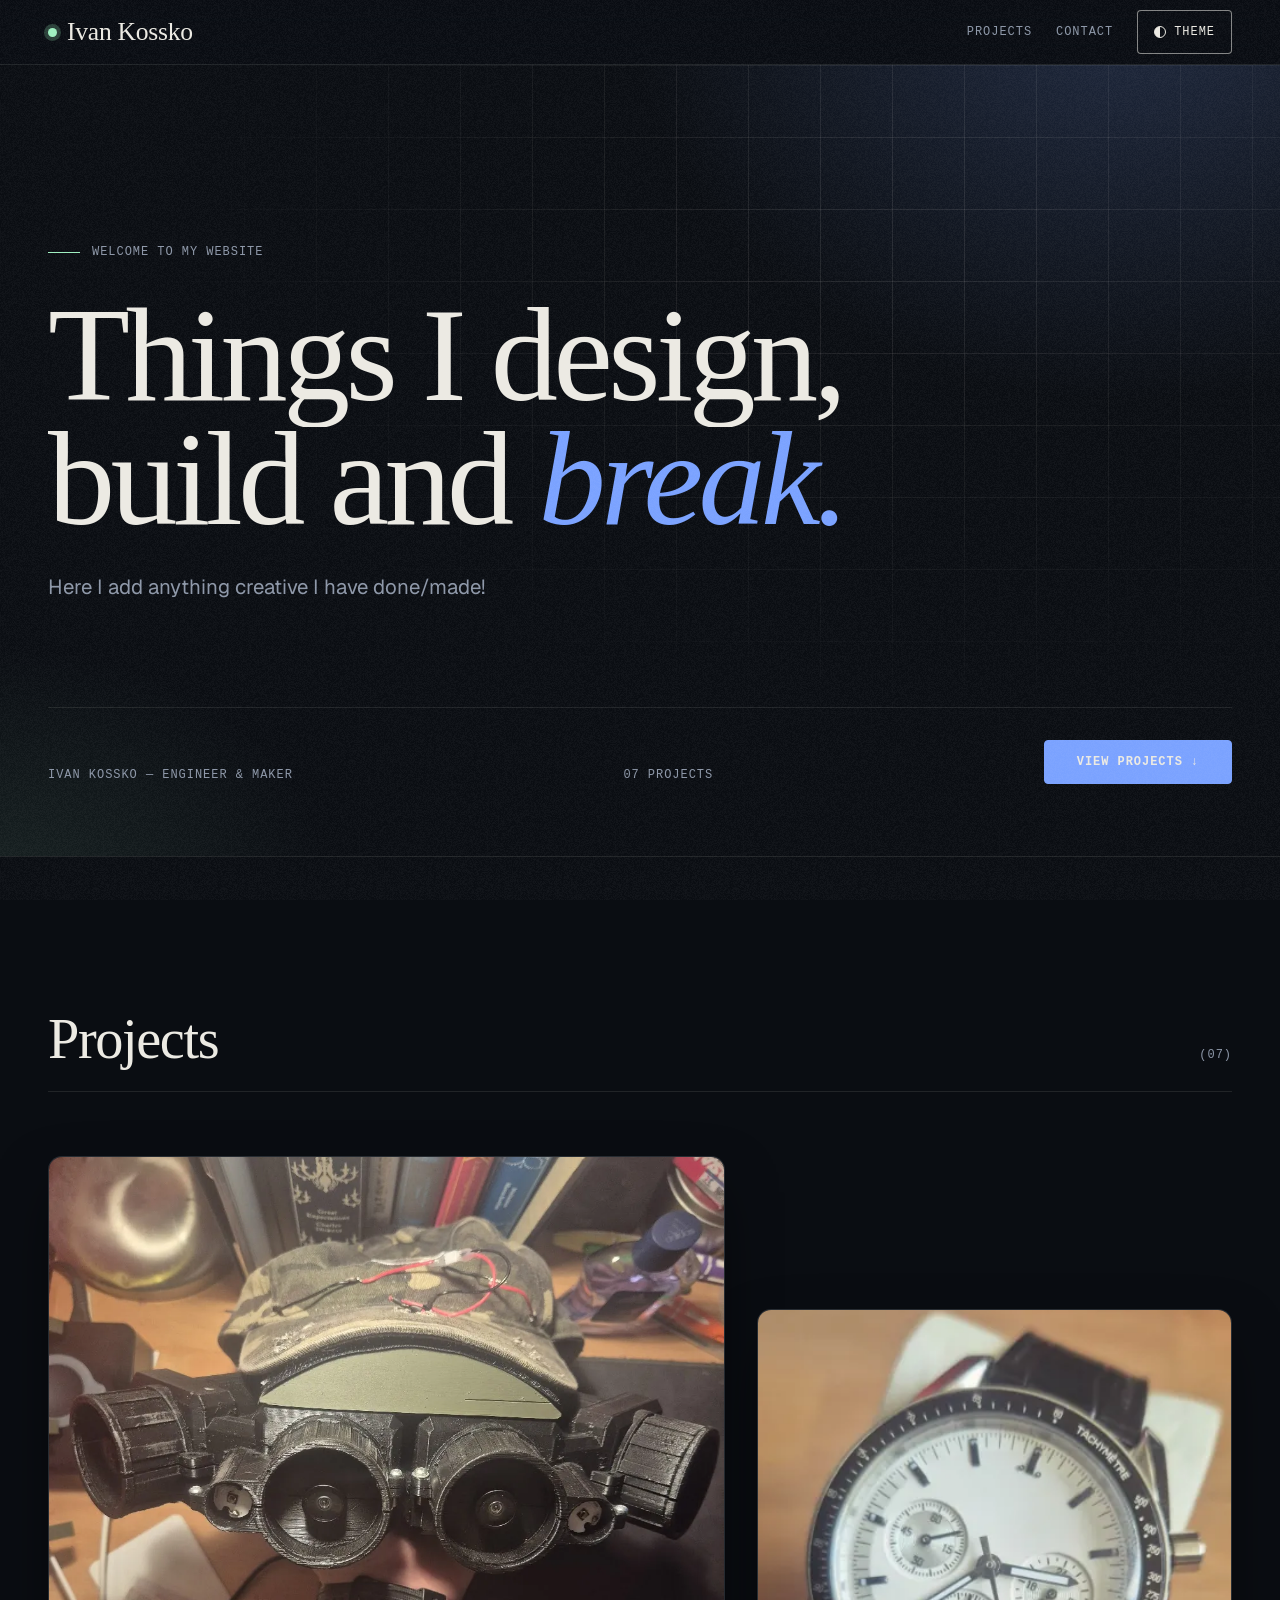
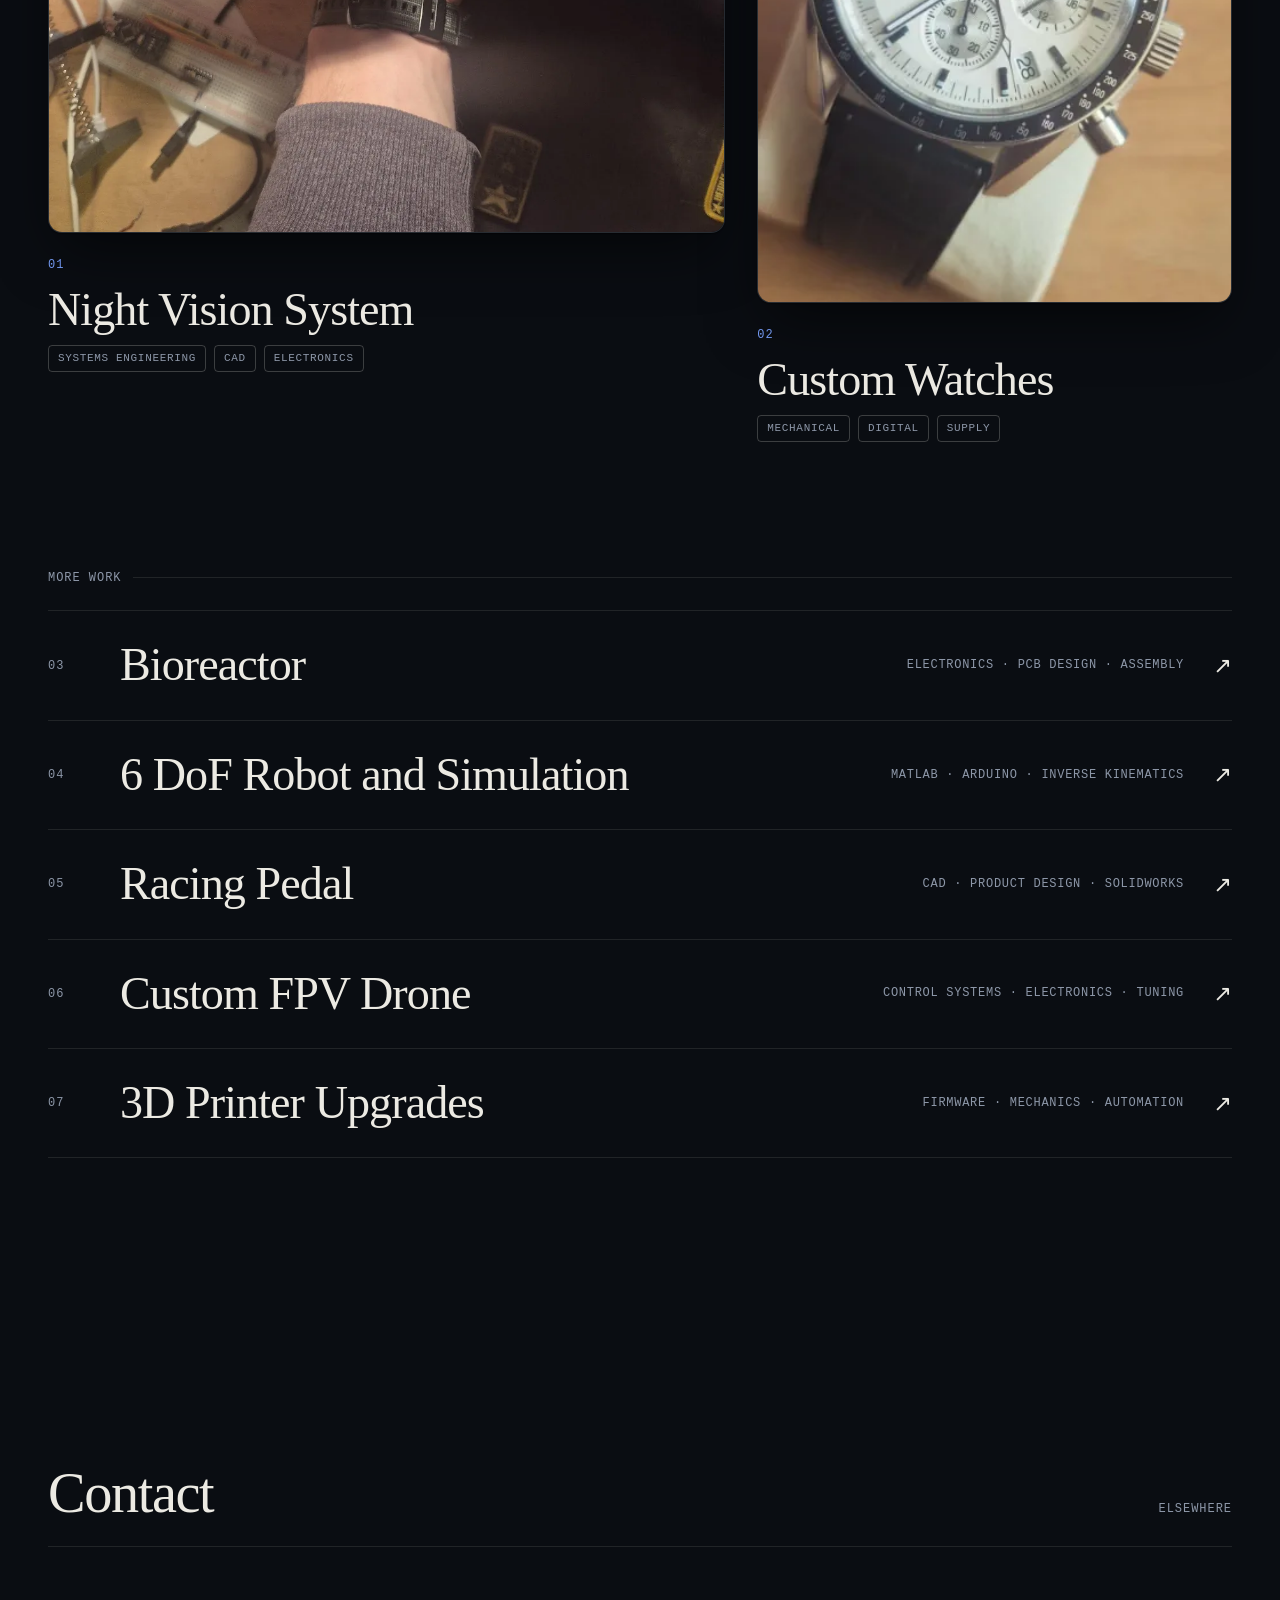
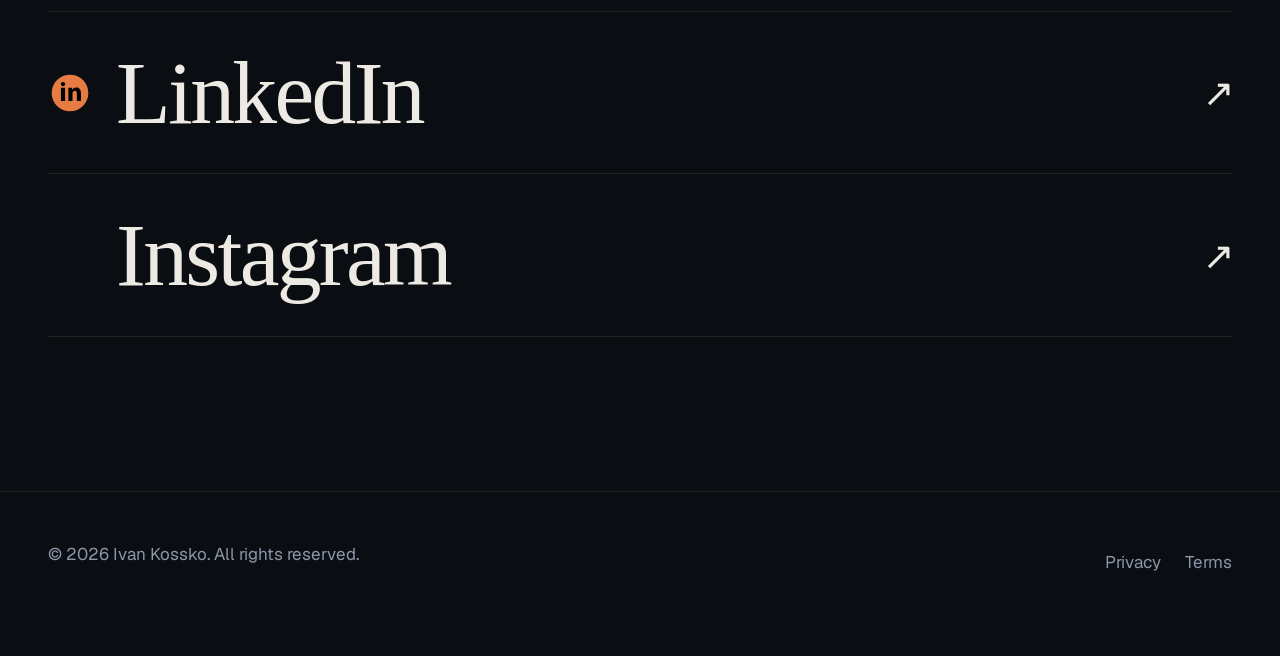
==== index.html @ 607499bf "Redesign site, add privacy/terms/404, optimise images and fonts" ====
<!DOCTYPE html>
<html lang="en">
<head>
  <meta charset="utf-8" />
  <meta name="viewport" content="width=device-width, initial-scale=1" />
  <title>Ivan Kossko — Portfolio</title>
  <meta name="description" content="Portfolio of Ivan Kossko, an engineer and maker: night vision, custom watches, a bioreactor PCB, a 6 DoF soft robot, a racing pedal, an FPV drone and 3D printer upgrades." />
  <link rel="canonical" href="https://kos-works.github.io/website/" />
  <meta http-equiv="Content-Security-Policy" content="default-src 'self'; img-src 'self' data:; style-src 'self' 'unsafe-inline'; script-src 'self' 'unsafe-inline'; font-src 'self'; object-src 'self'; base-uri 'self'; form-action 'none'">
  <meta name="referrer" content="strict-origin-when-cross-origin">
  <meta name="color-scheme" content="dark light" />
  <meta name="theme-color" content="#0a0d12">
  <meta name="msapplication-TileColor" content="#0a0d12">
  <meta property="og:type" content="website">
  <meta property="og:site_name" content="Ivan Kossko">
  <meta property="og:locale" content="en_GB">
  <meta property="og:title" content="Ivan Kossko — Portfolio">
  <meta property="og:description" content="Portfolio of Ivan Kossko, an engineer and maker: night vision, custom watches, a bioreactor PCB, a 6 DoF soft robot, a racing pedal, an FPV drone and 3D printer upgrades.">
  <meta property="og:url" content="https://kos-works.github.io/website/">
  <meta property="og:image" content="https://kos-works.github.io/website/assets/social.jpg">
  <meta property="og:image:width" content="1200">
  <meta property="og:image:height" content="630">
  <meta property="og:image:alt" content="Ivan Kossko: things I design, build and break. Engineer and maker portfolio.">
  <meta name="twitter:card" content="summary_large_image">
  <meta name="twitter:title" content="Ivan Kossko — Portfolio">
  <meta name="twitter:description" content="Portfolio of Ivan Kossko, an engineer and maker: night vision, custom watches, a bioreactor PCB, a 6 DoF soft robot, a racing pedal, an FPV drone and 3D printer upgrades.">
  <meta name="twitter:image" content="https://kos-works.github.io/website/assets/social.jpg">
  <meta name="twitter:image:alt" content="Ivan Kossko: things I design, build and break. Engineer and maker portfolio.">
  <script>
    (function(){var r=document.documentElement;r.classList.add('js');var t='dark';
    try{var s=localStorage.getItem('prefers-theme');if(s==='light'||s==='dark')t=s}catch(e){}
    r.dataset.theme=t})();
  </script>
  <link rel="preload" href="assets/fonts/InstrumentSerif-normal-400.woff2" as="font" type="font/woff2" crossorigin>
  <link rel="preload" href="assets/fonts/Geist-normal-400.woff2" as="font" type="font/woff2" crossorigin>
  <link rel="stylesheet" href="assets/fonts.css" />
  <link rel="stylesheet" href="assets/style.css" />
  <link rel="icon" type="image/png" sizes="32x32" href="favicon-32x32.png">
  <link rel="icon" type="image/png" sizes="16x16" href="favicon-16x16.png">
  <link rel="shortcut icon" href="favicon.ico">
  <link rel="apple-touch-icon" sizes="180x180" href="apple-touch-icon.png">
  <link rel="manifest" href="site.webmanifest">
  <link rel="preload" as="image" href="assets/linkedin.svg" />
  <link rel="preload" as="image" href="assets/instagram.svg" />
</head>
<body>
  <a class="skip" href="#content">Skip to content</a>
  <header class="site-header">
    <div class="wrap nav">
      <a class="brand" href="index.html#top" aria-label="Ivan Kossko — go to start">Ivan Kossko</a>
      <nav aria-label="Primary">
        <a href="index.html#projects">Projects</a>
        <a href="index.html#contact">Contact</a>
      </nav>
      <div class="nav-tools">
        
        <button class="theme-btn" id="themeToggle" type="button" aria-pressed="true" aria-label="Toggle theme">Theme</button>
      </div>
    </div>
  </header>

  <main id="content">
    <section id="top" class="hero">
      <div class="wrap hero-inner">
        <p class="mono eyebrow fade-in" style="--d:.05s">Welcome to my website</p>
        <h1><span class="line"><span style="--d:.15s">Things I design,</span></span><span class="line"><span style="--d:.28s">build and <em>break.</em></span></span></h1>
        <p class="hero-lead fade-in" style="--d:.65s">Here I add anything creative I have done/made!</p>
        <div class="hero-foot mono fade-in" style="--d:.85s">
          <span>Ivan Kossko — Engineer &amp; maker</span>
          <span>07 projects</span>
          <a class="btn btn--primary" href="#projects">View projects <span aria-hidden="true">↓</span></a>
        </div>
      </div>
    </section>

    <section id="projects">
      <div class="wrap">
        <div class="section-head reveal"><h2>Projects</h2><span class="mono">(07)</span></div>
        <div class="featured">
          <a class="feature feature--a reveal" href="projects/night-vision.html">
          <div class="feature-media" data-cycle="6"><img src="assets/Night-Vision-goggles.webp" alt="Assembled night vision goggles" class="is-active"><img src="assets/Internals.webp" alt="" loading="lazy"><img src="assets/Camera.webp" alt="" loading="lazy"><img src="assets/switches.webp" alt="" loading="lazy"><img src="assets/ir-floodlights.webp" alt="" loading="lazy"><img src="assets/NV-Wearing.webp" alt="" loading="lazy"></div>
          <div class="feature-body">
            <span class="mono">01</span>
            <span class="feature-title">Night Vision System</span>
            <ul class="tags" aria-label="Tags"><li class="tag">Systems engineering</li><li class="tag">CAD</li><li class="tag">Electronics</li></ul>
          </div>
        </a>
          <a class="feature feature--b reveal" href="projects/watches.html">
          <div class="feature-media" data-cycle="5"><img src="assets/watch-1.webp" alt="White chrono with black leather strap" class="is-active"><img src="assets/watch-2.webp" alt="" loading="lazy"><img src="assets/watch-3.webp" alt="" loading="lazy"><img src="assets/watch-4.webp" alt="" loading="lazy"><img src="assets/watch-5.webp" alt="" loading="lazy"></div>
          <div class="feature-body">
            <span class="mono">02</span>
            <span class="feature-title">Custom Watches</span>
            <ul class="tags" aria-label="Tags"><li class="tag">Mechanical</li><li class="tag">Digital</li><li class="tag">Supply</li></ul>
          </div>
        </a>
        </div>
        <p class="mono index-label reveal">More work</p>
        <ul class="index">
          <li><a class="row reveal" href="projects/bioreactor.html" data-preview="assets/Assembled-Bioreactor.webp">
            <span class="row-n">03</span>
            <span class="row-t">Bioreactor</span>
            <span class="row-tags">Electronics · PCB design · Assembly</span>
            <span class="row-arrow" aria-hidden="true">↗</span>
            <img class="row-thumb" src="assets/Assembled-Bioreactor.webp" alt="" loading="lazy" width="96" height="72">
          </a></li>
          <li><a class="row reveal" href="projects/robot.html" data-preview="assets/6-DoF-Robot-and-Sim.webp">
            <span class="row-n">04</span>
            <span class="row-t">6 DoF Robot and Simulation</span>
            <span class="row-tags">MATLAB · Arduino · Inverse kinematics</span>
            <span class="row-arrow" aria-hidden="true">↗</span>
            <img class="row-thumb" src="assets/6-DoF-Robot-and-Sim.webp" alt="" loading="lazy" width="96" height="72">
          </a></li>
          <li><a class="row reveal" href="projects/pedal.html" data-preview="assets/Pedal-CAD.webp">
            <span class="row-n">05</span>
            <span class="row-t">Racing Pedal</span>
            <span class="row-tags">CAD · Product design · SolidWorks</span>
            <span class="row-arrow" aria-hidden="true">↗</span>
            <img class="row-thumb" src="assets/Pedal-CAD.webp" alt="" loading="lazy" width="96" height="72">
          </a></li>
          <li><a class="row reveal" href="projects/drone.html" data-preview="assets/Drone.webp">
            <span class="row-n">06</span>
            <span class="row-t">Custom FPV Drone</span>
            <span class="row-tags">Control systems · Electronics · Tuning</span>
            <span class="row-arrow" aria-hidden="true">↗</span>
            <img class="row-thumb" src="assets/Drone.webp" alt="" loading="lazy" width="96" height="72">
          </a></li>
          <li><a class="row reveal" href="projects/printer-upgrades.html" data-preview="assets/3D-printer.webp">
            <span class="row-n">07</span>
            <span class="row-t">3D Printer Upgrades</span>
            <span class="row-tags">Firmware · Mechanics · Automation</span>
            <span class="row-arrow" aria-hidden="true">↗</span>
            <img class="row-thumb" src="assets/3D-printer.webp" alt="" loading="lazy" width="96" height="72">
          </a></li>
        </ul>
      </div>
    </section>

    <section id="contact">
      <div class="wrap">
        <div class="section-head reveal"><h2>Contact</h2><span class="mono">Elsewhere</span></div>
        <ul class="contact-list" aria-label="Contact links">
          <li><a class="contact-link reveal" href="https://www.linkedin.com/in/ivan-kossko-81816a32b" target="_blank" rel="noopener noreferrer" aria-label="LinkedIn">
            <img src="assets/linkedin.svg" alt="" width="44" height="44"><span>LinkedIn</span><span class="arrow" aria-hidden="true">↗</span></a></li>
          <li><a class="contact-link reveal" href="https://www.instagram.com/kos_works/" target="_blank" rel="noopener noreferrer" aria-label="Instagram">
            <img src="assets/instagram.svg" alt="" width="44" height="44"><span>Instagram</span><span class="arrow" aria-hidden="true">↗</span></a></li>
        </ul>
      </div>
    </section>
  </main>

  <footer class="footer">
    <div class="wrap">
      <p>© <span id="year"></span> Ivan Kossko. All rights reserved.</p>
      <nav class="footer-links" aria-label="Legal">
        <a href="privacy.html">Privacy</a>
        <a href="terms.html">Terms</a>
      </nav>
    </div>
  </footer>

  <script src="assets/site.js" defer></script>
</body>
</html>
---- assets/fonts.css ----
/* Self-hosted fonts (latin subset): Geist, Instrument Serif, JetBrains Mono (SIL OFL) */
@font-face{font-family:'Geist'; font-style:normal; font-weight:400 600; font-display:swap; src:url(fonts/Geist-normal-400.woff2) format('woff2'); unicode-range:U+0000-00FF, U+0131, U+0152-0153, U+02BB-02BC, U+02C6, U+02DA, U+02DC, U+0304, U+0308, U+0329, U+2000-206F, U+20AC, U+2122, U+2191, U+2193, U+2212, U+2215, U+FEFF, U+FFFD}
@font-face{font-family:'Instrument Serif'; font-style:italic; font-weight:400; font-display:swap; src:url(fonts/InstrumentSerif-italic-400.woff2) format('woff2'); unicode-range:U+0000-00FF, U+0131, U+0152-0153, U+02BB-02BC, U+02C6, U+02DA, U+02DC, U+0304, U+0308, U+0329, U+2000-206F, U+20AC, U+2122, U+2191, U+2193, U+2212, U+2215, U+FEFF, U+FFFD}
@font-face{font-family:'Instrument Serif'; font-style:normal; font-weight:400; font-display:swap; src:url(fonts/InstrumentSerif-normal-400.woff2) format('woff2'); unicode-range:U+0000-00FF, U+0131, U+0152-0153, U+02BB-02BC, U+02C6, U+02DA, U+02DC, U+0304, U+0308, U+0329, U+2000-206F, U+20AC, U+2122, U+2191, U+2193, U+2212, U+2215, U+FEFF, U+FFFD}
@font-face{font-family:'JetBrains Mono'; font-style:normal; font-weight:500; font-display:swap; src:url(fonts/JetBrainsMono-normal-500.woff2) format('woff2'); unicode-range:U+0000-00FF, U+0131, U+0152-0153, U+02BB-02BC, U+02C6, U+02DA, U+02DC, U+0304, U+0308, U+0329, U+2000-206F, U+20AC, U+2122, U+2191, U+2193, U+2212, U+2215, U+FEFF, U+FFFD}
---- assets/style.css ----
/* ==========================================================================
   Ivan Kossko — portfolio
   Tokens → base → layout → components → pages → motion
   ========================================================================== */

:root{
  /* colour — "ink & signal" (dark is the default) */
  --bg:#0a0d12; --surface:#11161e; --surface-2:#161c26;
  --text:#eceae3; --muted:#8d97a8;
  --accent:#7aa2ff; --accent-2:#9ef0c0;
  --on-accent:#0a0d12;
  --line:rgba(236,234,227,.10); --line-strong:rgba(236,234,227,.22); --line-ui:rgba(236,234,227,.55);
  --accent-2-text:#9ef0c0;
  --ring:rgba(122,162,255,.55);
  --glow:rgba(122,162,255,.20); --glow-2:rgba(158,240,192,.09);
  --grain-opacity:.05;
  color-scheme:dark;

  /* type */
  --f-display:"Instrument Serif","Iowan Old Style","Palatino Linotype",Georgia,serif;
  --f-body:"Geist","Manrope",system-ui,-apple-system,"Segoe UI",sans-serif;
  --f-mono:"JetBrains Mono",ui-monospace,"SFMono-Regular",Menlo,Consolas,monospace;

  --fs-display:clamp(3.1rem, 10.5vw, 9.5rem);
  --fs-h1:clamp(2.8rem, 8vw, 7rem);
  --fs-h2:clamp(2rem, 4.4vw, 3.75rem);
  --fs-lead:clamp(1.15rem, 1.6vw, 1.45rem);
  --fs-body:1.0625rem;
  --fs-mono:.75rem;

  /* space / shape */
  --s-1:4px; --s-2:8px; --s-3:12px; --s-4:16px; --s-5:24px; --s-6:32px; --s-7:48px; --s-8:72px;
  --section:clamp(72px, 12vw, 160px);
  --gutter:clamp(20px, 4vw, 48px);
  --max:1360px;
  --r-s:4px; --r-l:14px;
  --shadow:0 1px 1px rgba(0,0,0,.35), 0 24px 60px -12px rgba(0,0,0,.6);
  --ease:cubic-bezier(.2,.7,.2,1);
}
:root[data-theme="light"]{
  --bg:#f4f2ec; --surface:#fbfaf6; --surface-2:#ebe8df;
  --text:#0d1117; --muted:#5a6577;
  --accent:#2557e0; --accent-2:#15b86a;
  --on-accent:#fbfaf6;
  --line:rgba(13,17,23,.12); --line-strong:rgba(13,17,23,.28); --line-ui:rgba(13,17,23,.6);
  --accent-2-text:#0a6e3e;
  --ring:rgba(37,87,224,.5);
  --glow:rgba(37,87,224,.14); --glow-2:rgba(21,184,106,.10);
  --grain-opacity:.03;
  --shadow:0 1px 1px rgba(12,28,58,.08), 0 24px 60px -16px rgba(12,28,58,.28);
  color-scheme:light;
}

/* ---------- base ---------- */
*,*::before,*::after{box-sizing:border-box}
html{scroll-behavior:smooth; scroll-padding-top:88px; -webkit-text-size-adjust:100%}
body{margin:0; background:var(--bg); color:var(--text); font:400 var(--fs-body)/1.65 var(--f-body);
  -webkit-font-smoothing:antialiased; text-rendering:optimizeLegibility; overflow-x:clip}
/* film grain */
body::before{content:""; position:fixed; inset:0; z-index:100; pointer-events:none; opacity:var(--grain-opacity);
  background:url("grain.png") 0 0/128px 128px}
:root[data-theme="light"] body::before{filter:invert(1)}
img{max-width:100%; display:block}
a{color:inherit}
::selection{background:var(--accent); color:var(--on-accent)}
:focus-visible{outline:2px solid var(--accent); outline-offset:3px; border-radius:var(--r-s)}
h1,h2,h3,p{margin:0}
.wrap{width:min(100%, var(--max)); margin-inline:auto; padding-inline:var(--gutter)}
.visually-hidden{position:absolute!important; height:1px; width:1px; overflow:hidden; clip:rect(1px,1px,1px,1px); white-space:nowrap}
.skip{position:absolute; left:var(--gutter); top:-60px; z-index:200; padding:10px 16px; background:var(--accent); color:var(--on-accent); font:500 14px var(--f-mono); text-decoration:none}
.skip:focus{top:12px}

.mono{font:500 var(--fs-mono)/1.4 var(--f-mono); letter-spacing:.08em; text-transform:uppercase}
.muted{color:var(--muted)}
.display{font:400 var(--fs-display)/.92 var(--f-display); letter-spacing:-.03em}
.display em, h2 em{font-style:italic; color:var(--accent)}

/* animated underline link */
.u{text-decoration:none; background:linear-gradient(currentColor,currentColor) no-repeat 0 100%/0 1px; transition:background-size .35s var(--ease)}
.u:hover,.u:focus-visible{background-size:100% 1px}

/* ---------- header ---------- */
.site-header{position:sticky; top:0; z-index:60; transition:transform .45s var(--ease);
  background:color-mix(in oklab, var(--bg) 78%, transparent); backdrop-filter:saturate(1.4) blur(14px); -webkit-backdrop-filter:saturate(1.4) blur(14px);
  border-bottom:1px solid var(--line)}
.site-header.is-hidden{transform:translateY(-100%)}
.site-header:focus-within{transform:none}
.nav{display:flex; align-items:center; gap:var(--s-5); min-height:64px}
.brand{white-space:nowrap; font:400 1.6rem/1 var(--f-display); letter-spacing:-.01em; text-decoration:none; display:inline-flex; align-items:center; gap:10px; min-height:44px}
.brand::before{content:""; width:9px; height:9px; background:var(--accent-2); box-shadow:0 0 0 4px color-mix(in oklab, var(--accent-2) 22%, transparent); border-radius:50%}
.nav nav{display:flex; gap:var(--s-5); margin-left:auto}
.nav nav a{font:500 var(--fs-mono)/1 var(--f-mono); letter-spacing:.08em; text-transform:uppercase; color:var(--muted); text-decoration:none;
  min-height:44px; display:inline-flex; align-items:center; transition:color .2s}
.nav nav a:hover{color:var(--text)}
.nav-tools{display:flex; gap:var(--s-3); align-items:center}

/* buttons: hairline box, fill sweeps in */
.btn,.theme-btn,.back-btn{
  --fill:var(--accent);
  display:inline-flex; align-items:center; gap:var(--s-2); min-height:44px; padding:0 var(--s-5);
  font:500 var(--fs-mono)/1 var(--f-mono); letter-spacing:.08em; text-transform:uppercase; text-decoration:none; cursor:pointer;
  color:var(--text); border:1px solid var(--line-ui); border-radius:var(--r-s);
  background:linear-gradient(var(--fill),var(--fill)) no-repeat 0 0/0 100% , transparent;
  transition:background-size .4s var(--ease), color .3s, border-color .3s}
.btn:hover,.theme-btn:hover,.back-btn:hover{background-size:100% 100%,auto; color:var(--on-accent); border-color:var(--accent)}
.btn--primary{background-color:var(--accent); border-color:var(--accent); color:var(--on-accent); --fill:var(--text); font-weight:600; padding:0 var(--s-6); min-height:52px}
.btn--primary:hover{color:var(--bg); border-color:var(--text)}
.btn:disabled,.btn[aria-disabled="true"]{opacity:.45; cursor:not-allowed; pointer-events:none}
.cta-row{margin-top:var(--s-7); display:flex}
.theme-btn{padding:0 var(--s-4)}
.theme-btn::before{content:""; width:12px; height:12px; border-radius:50%; border:1.5px solid currentColor;
  background:linear-gradient(90deg, currentColor 50%, transparent 50%)}
.back-btn{padding:0 var(--s-4)}

/* ---------- reveal motion ---------- */
.js .reveal{opacity:0; transform:translateY(22px); transition:opacity .8s var(--ease), transform .8s var(--ease); transition-delay:var(--d,0s)}
.js .reveal.in{opacity:1; transform:none}
.line{display:block; overflow:hidden; padding-bottom:.08em; margin-bottom:-.08em}
.line > span{display:block; animation:rise 1.05s var(--ease) both; animation-delay:var(--d,.1s)}
.fade-in{animation:fade .9s ease both; animation-delay:var(--d,.7s)}
@keyframes rise{from{transform:translateY(105%)}}
@keyframes fade{from{opacity:0; transform:translateY(8px)}}

/* ---------- hero (home) ---------- */
.hero{position:relative; isolation:isolate; overflow:hidden; border-bottom:1px solid var(--line)}
.hero::before{content:""; position:absolute; inset:0; z-index:-2;
  background:
    radial-gradient(60vw 50vw at 88% -10%, var(--glow), transparent 65%),
    radial-gradient(40vw 30vw at 0% 105%, var(--glow-2), transparent 65%)}
.hero::after{content:""; position:absolute; inset:0; z-index:-1;
  background-image:linear-gradient(var(--line) 1px, transparent 1px), linear-gradient(90deg, var(--line) 1px, transparent 1px);
  background-size:72px 72px; background-position:center top;
  -webkit-mask-image:radial-gradient(ellipse 80% 90% at 70% 20%, #000 10%, transparent 75%);
  mask-image:radial-gradient(ellipse 80% 90% at 70% 20%, #000 10%, transparent 75%)}
.hero-inner{padding-block:clamp(72px, 14vw, 190px) clamp(40px, 6vw, 72px); display:grid; gap:var(--s-6)}
.eyebrow{display:flex; align-items:center; gap:12px; color:var(--muted)}
.eyebrow::before{content:""; width:32px; height:1px; background:var(--accent-2)}
.hero h1{font:400 var(--fs-display)/.92 var(--f-display); letter-spacing:-.035em; max-width:12ch}
.hero h1 em{font-style:italic; color:var(--accent)}
.hero-lead{font-size:var(--fs-lead); color:var(--muted); max-width:36ch; line-height:1.5}
.hero-foot{display:flex; flex-wrap:wrap; gap:var(--s-5) var(--s-7); justify-content:space-between; align-items:end;
  padding-top:var(--s-6); margin-top:clamp(24px, 6vw, 72px); border-top:1px solid var(--line); color:var(--muted)}
.hero-foot a{color:var(--text); display:inline-flex; align-items:center; min-height:44px}
.hero-foot .arrow{display:inline-block; margin-left:10px; animation:bob 2.4s ease-in-out infinite}
@keyframes bob{50%{transform:translateY(5px)}}

/* ---------- sections ---------- */
section{padding-block:var(--section)}
.hero{padding-block:0}
.section-head{display:flex; justify-content:space-between; align-items:baseline; gap:var(--s-5); margin-bottom:clamp(32px, 5vw, 72px);
  padding-bottom:var(--s-5); border-bottom:1px solid var(--line)}
.section-head h2{font:400 var(--fs-h2)/1 var(--f-display); letter-spacing:-.025em}
.section-head .mono{color:var(--muted)}

/* featured projects — asymmetric */
.featured{display:grid; grid-template-columns:repeat(12, 1fr); gap:var(--s-7) var(--s-6)}
.feature{display:block; text-decoration:none; grid-column:1/-1}
.feature-media{overflow:hidden; border-radius:var(--r-l); border:1px solid var(--line); background:var(--surface); box-shadow:var(--shadow); position:relative}
.feature-media img{position:absolute; inset:0; width:100%; height:100%; object-fit:cover; opacity:0; transition:opacity 1.2s ease, transform 1.1s var(--ease)}
.feature-media img.is-active{opacity:1}
.feature-media::after{content:"View ↗"; position:absolute; right:16px; bottom:16px; padding:10px 14px; border-radius:var(--r-s);
  font:500 var(--fs-mono)/1 var(--f-mono); letter-spacing:.08em; text-transform:uppercase;
  background:var(--text); color:var(--bg); opacity:0; transform:translateY(8px); transition:opacity .3s, transform .4s var(--ease)}
.feature:hover .feature-media img,.feature:focus-visible .feature-media img{transform:scale(1.035)}
.feature:hover .feature-media::after,.feature:focus-visible .feature-media::after{opacity:1; transform:none}
.feature-body{padding-top:var(--s-5); display:grid; gap:var(--s-3)}
.feature-body .mono{color:var(--accent)}
.feature-title{font:400 clamp(1.9rem, 3.6vw, 3.2rem)/1.02 var(--f-display); letter-spacing:-.02em; max-width:18ch}
.feature--a .feature-media{aspect-ratio:1/1}
.feature--b .feature-media{aspect-ratio:4/5}

/* tags */
.tags{display:flex; flex-wrap:wrap; gap:var(--s-2); list-style:none; padding:0; margin:0}
.tag{font:500 .6875rem/1 var(--f-mono); letter-spacing:.06em; text-transform:uppercase; padding:7px 9px;
  border:1px solid var(--line-strong); border-radius:var(--r-s); color:var(--muted)}

/* index list */
.index-label{margin:clamp(72px, 10vw, 140px) 0 var(--s-5); color:var(--muted); display:flex; align-items:center; gap:12px}
.index-label::after{content:""; flex:1; height:1px; background:var(--line)}
.index{list-style:none; margin:0; padding:0; border-top:1px solid var(--line)}
.row{position:relative; display:grid; grid-template-columns:3.5rem 1fr auto 2rem; align-items:center; gap:var(--s-4);
  padding-block:clamp(18px, 2.6vw, 30px); border-bottom:1px solid var(--line); text-decoration:none;
  transition:padding .45s var(--ease), color .3s}
.row-n{font:500 var(--fs-mono)/1 var(--f-mono); letter-spacing:.08em; color:var(--muted)}
.row-t{font:400 clamp(1.6rem, 3.6vw, 3rem)/1.05 var(--f-display); letter-spacing:-.02em}
.row-tags{font:500 var(--fs-mono)/1.4 var(--f-mono); letter-spacing:.06em; text-transform:uppercase; color:var(--muted); text-align:right}
.row-arrow{font-size:1.4rem; text-align:right; transition:transform .4s var(--ease), color .3s}
.row-thumb{display:none}
.row:hover,.row:focus-visible{padding-left:var(--s-5); color:var(--accent)}
.row:hover .row-arrow,.row:focus-visible .row-arrow{transform:translate(4px,-4px)}

/* cursor-following preview (fine pointers only) */
.preview{position:fixed; left:0; top:0; z-index:70; width:260px; aspect-ratio:4/3; pointer-events:none; opacity:0; border-radius:var(--r-l);
  overflow:hidden; border:1px solid var(--line-strong); box-shadow:var(--shadow); transform:translate3d(0,0,0) scale(.92);
  transition:opacity .25s, scale .35s var(--ease); will-change:transform}
.preview.on{opacity:1}
.preview img{width:100%; height:100%; object-fit:cover}

/* contact */
.contact-list{list-style:none; margin:0; padding:0; border-top:1px solid var(--line)}
.contact-link{display:flex; align-items:center; gap:var(--s-5); padding-block:clamp(20px, 3vw, 36px); border-bottom:1px solid var(--line);
  text-decoration:none; font:400 clamp(2.2rem, 7vw, 6rem)/1 var(--f-display); letter-spacing:-.03em; transition:color .3s, padding .45s var(--ease)}
.contact-link .glyph{width:clamp(28px, 4vw, 44px); text-align:center; font:500 clamp(1.4rem,3vw,2.4rem)/1 var(--f-mono); color:var(--accent)}
.contact-link img{width:clamp(28px, 4vw, 44px); height:auto; opacity:.9}
:root:not([data-theme="light"]) .contact-link .glyph{width:clamp(28px, 4vw, 44px); text-align:center; font:500 clamp(1.4rem,3vw,2.4rem)/1 var(--f-mono); color:var(--accent)}
.contact-link img{filter:invert(1)}
.contact-link .arrow{margin-left:auto; font:400 clamp(1.5rem, 3vw, 2.5rem)/1 var(--f-body); transition:transform .4s var(--ease)}
.contact-link:hover,.contact-link:focus-visible{color:var(--accent); padding-left:var(--s-5)}
.contact-link:hover .arrow{transform:translate(6px,-6px)}

.footer{border-top:1px solid var(--line); padding-block:var(--s-7) var(--s-8); color:var(--muted)}
.footer .wrap{display:flex; justify-content:space-between; flex-wrap:wrap; gap:var(--s-4)}

/* ---------- project pages ---------- */
.p-hero{position:relative; overflow:hidden; padding-block:clamp(48px, 9vw, 120px) clamp(32px, 5vw, 64px); border-bottom:1px solid var(--line)}
.p-hero::before{content:""; position:absolute; inset:0; z-index:-1; background:radial-gradient(50vw 40vw at 95% -20%, var(--glow), transparent 65%)}
.crumb{display:flex; gap:10px; color:var(--muted); margin-bottom:var(--s-6)}
.crumb a{text-decoration:none; padding:10px 0; margin:-10px 0}
.crumb a:hover{color:var(--accent)}
.p-title{font:400 var(--fs-h1)/.95 var(--f-display); letter-spacing:-.03em; max-width:16ch; text-wrap:balance}
.p-kicker{display:block; font:500 var(--fs-mono)/1.4 var(--f-mono); letter-spacing:.08em; text-transform:uppercase; color:var(--accent); margin-bottom:var(--s-4)}
.p-meta{display:flex; flex-wrap:wrap; gap:var(--s-4) var(--s-7); align-items:center; margin-top:var(--s-7); padding-top:var(--s-5); border-top:1px solid var(--line)}
.p-meta .tags{gap:var(--s-2)}
.p-meta .count{color:var(--muted)}

.p-media{padding-block:clamp(32px, 5vw, 64px) 0}
.carousel{position:relative}
.carousel figure{margin:0; border:1px solid var(--line); border-radius:var(--r-l); overflow:hidden; background:var(--surface); box-shadow:var(--shadow)}
.carousel img{width:100%; height:clamp(340px, 72vh, 760px); object-fit:contain; background:
  radial-gradient(circle at 50% 40%, var(--surface-2), var(--surface))}
.carousel figcaption{padding:14px var(--s-5); border-top:1px solid var(--line); font:500 var(--fs-mono)/1.4 var(--f-mono); letter-spacing:.06em; text-transform:uppercase; color:var(--muted)}
.carousel .controls{display:flex; align-items:center; justify-content:space-between; gap:var(--s-4); margin-top:var(--s-4)}
.carousel button{min-height:44px; padding:0 var(--s-5); font:500 var(--fs-mono)/1 var(--f-mono); letter-spacing:.08em; text-transform:uppercase; cursor:pointer;
  color:var(--text); background:transparent; border:1px solid var(--line-ui); border-radius:var(--r-s); transition:background .3s, color .3s, border-color .3s}
.carousel button:hover:not([disabled]){background:var(--accent); color:var(--on-accent); border-color:var(--accent)}
.carousel button[disabled]{opacity:.35; cursor:not-allowed}
.carousel .status{font:500 var(--fs-mono)/1 var(--f-mono); letter-spacing:.08em; color:var(--muted); font-variant-numeric:tabular-nums}

.p-body{display:grid; gap:var(--s-6) var(--s-8); grid-template-columns:1fr}
.p-body h2{font:400 var(--fs-h2)/1 var(--f-display); letter-spacing:-.025em}
.steps{list-style:none; margin:0; padding:0; counter-reset:step; max-width:70ch}
.steps li{counter-increment:step; position:relative; padding:var(--s-5) 0 var(--s-5) 3.5rem; border-top:1px solid var(--line); font-size:1.1rem; line-height:1.6}
.steps li:last-child{border-bottom:1px solid var(--line)}
.steps li::before{content:counter(step, decimal-leading-zero); position:absolute; left:0; top:calc(var(--s-5) + .3em);
  font:500 var(--fs-mono)/1 var(--f-mono); letter-spacing:.08em; color:var(--accent-2-text)}

.pdf-embed{border:1px solid var(--line); border-radius:var(--r-l); overflow:hidden; background:var(--surface); box-shadow:var(--shadow)}
.pdf-embed object{width:100%; height:clamp(420px, 70vh, 860px); display:block}
.pdf-embed p{padding:var(--s-5)}
.pdf-actions{display:flex; gap:var(--s-3); flex-wrap:wrap; margin-top:var(--s-5)}
.p-single figure{margin:0; border:1px solid var(--line); border-radius:var(--r-l); overflow:hidden; background:var(--surface); box-shadow:var(--shadow); max-width:560px}
.p-single img{width:100%; height:auto}

.pager{display:grid; grid-template-columns:1fr 1fr; border-block:1px solid var(--line)}
.pager a{display:grid; gap:var(--s-2); padding:clamp(28px, 5vw, 64px) var(--gutter); text-decoration:none; transition:background .3s, color .3s}
.pager a + a{border-left:1px solid var(--line); text-align:right}
.pager a:hover,.pager a:focus-visible{background:var(--surface); color:var(--accent)}
.pager .mono{color:var(--muted)}
.pager strong{font:400 clamp(1.4rem, 3vw, 2.6rem)/1.05 var(--f-display); letter-spacing:-.02em}

/* ---------- responsive ---------- */
@media (min-width:900px){
  .feature--a{grid-column:1/8}
  .feature--b{grid-column:8/13; margin-top:clamp(72px, 12vw, 180px)}
  .p-body{grid-template-columns:minmax(220px, 4fr) 8fr; align-items:start}
  .p-body > h2{position:sticky; top:104px}
}
@media (hover:hover) and (pointer:fine){
  .preview{display:block}
}
@media (hover:none), (pointer:coarse){
  .preview{display:none}
  .row{grid-template-columns:96px 1fr 2rem; grid-template-areas:"thumb t arrow" "thumb tags arrow"; row-gap:var(--s-2)}
  .row-n{display:none}
  .row-thumb{display:block; grid-area:thumb; width:96px; height:72px; object-fit:cover; border-radius:var(--r-s); border:1px solid var(--line)}
  .row-t{grid-area:t; font-size:1.5rem}
  .row-tags{grid-area:tags; text-align:left}
  .row-arrow{grid-area:arrow}
}
@media (max-width:640px){
  .nav{gap:var(--s-3)} .nav nav{gap:var(--s-3)} .nav nav a{font-size:.6875rem}
  .theme-btn,.back-btn{padding:0 var(--s-3)}
  .brand{font-size:1.35rem}
  .hero-foot{display:grid; grid-template-columns:1fr auto; gap:var(--s-2) var(--s-4)}
  .hero-foot span:first-child{grid-column:1/-1}
  .back-btn{display:none}
  .row{grid-template-columns:84px 1fr 1.5rem}
  .row-thumb{width:84px}
  .footer .wrap{flex-direction:column}
  .pager a{padding:var(--s-6) var(--s-4)}
}

@media (prefers-reduced-motion:reduce){
  html{scroll-behavior:auto}
  *,*::before,*::after{animation-duration:.01ms!important; animation-delay:0s!important; transition-duration:.01ms!important}
  .js .reveal{transform:none}
}
@media print{ .site-header,.theme-btn,.back-btn,.preview,body::before{display:none} body{background:#fff; color:#000} }

/* legal + 404 */
.legal{max-width:760px; padding-block:clamp(48px, 8vw, 112px)}
.legal h1{font:400 var(--fs-h1)/.95 var(--f-display); letter-spacing:-.03em; margin-bottom:var(--s-4)}
.legal h2{font:400 clamp(1.5rem, 2.6vw, 2rem)/1.15 var(--f-display); letter-spacing:-.02em; margin:var(--s-8) 0 var(--s-3)}
.legal p,.legal li{color:color-mix(in oklab, var(--text) 88%, transparent)}
.legal p{margin:0 0 var(--s-4)}
.legal ul{padding-left:1.2rem; margin:0 0 var(--s-4)}
.legal a{color:var(--accent)}
.legal .updated{color:var(--muted); margin-bottom:var(--s-7)}
.notfound{min-height:70vh; display:grid; align-content:center; gap:var(--s-5); padding-block:var(--section)}
.notfound .code{font:400 clamp(6rem, 22vw, 16rem)/.8 var(--f-display); letter-spacing:-.05em; color:var(--accent)}
.notfound p{max-width:46ch; color:var(--muted); font-size:var(--fs-lead)}
.footer-links{display:flex; gap:var(--s-5); flex-wrap:wrap}
.footer-links a{display:inline-flex; align-items:center; min-height:44px; text-decoration:none}
.footer-links a:hover{color:var(--text)}
.cta-section{padding-block:0 var(--section)}
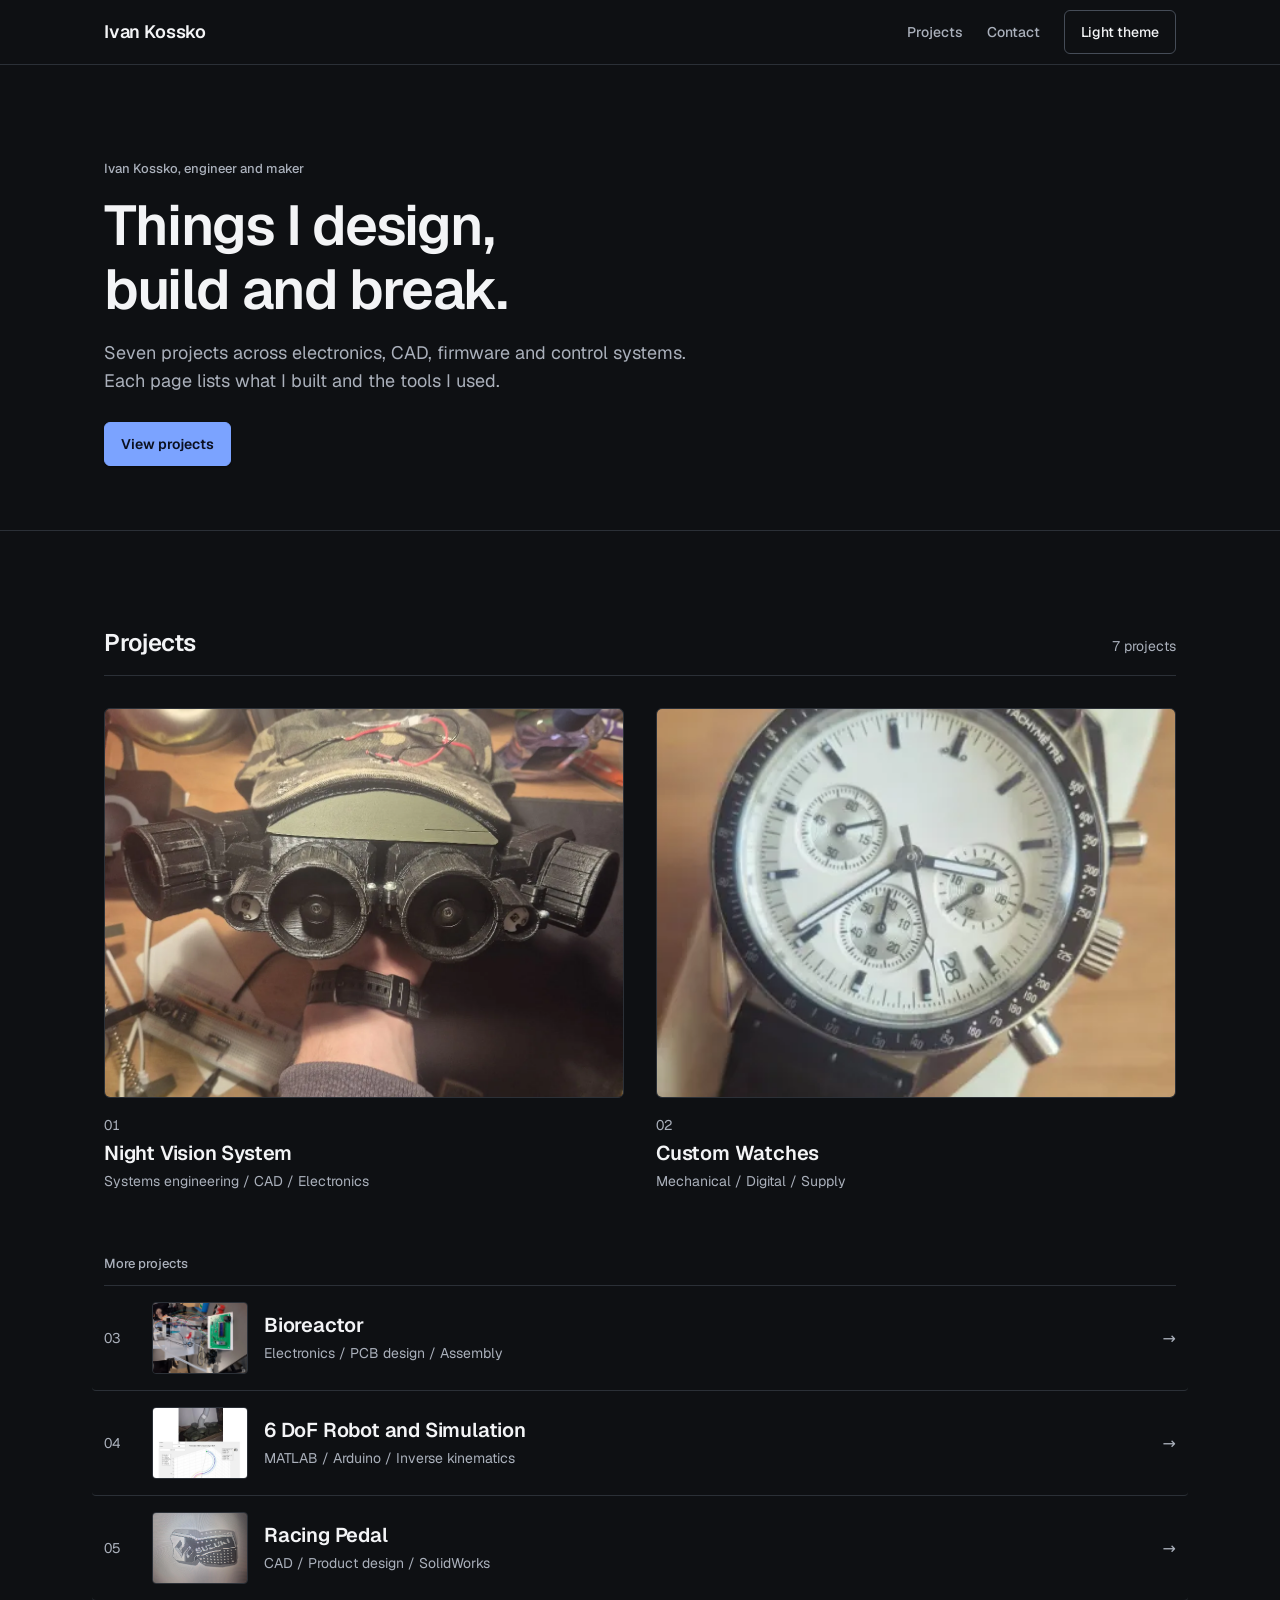
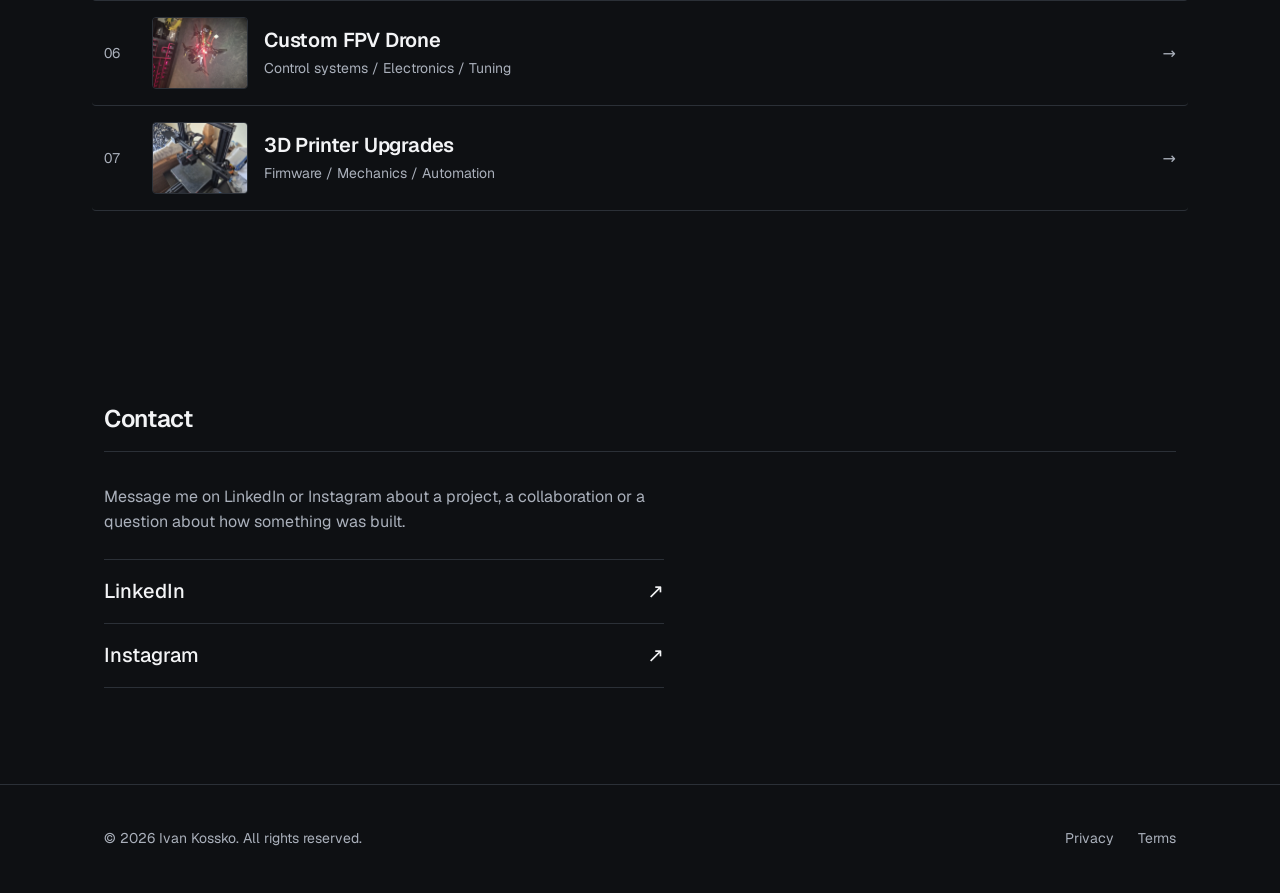
==== commit b3fbb67f: "Redesign site with a restrained design system" ====
--- a/index.html
+++ b/index.html
@@ -3,18 +3,18 @@
 <head>
   <meta charset="utf-8" />
   <meta name="viewport" content="width=device-width, initial-scale=1" />
-  <title>Ivan Kossko — Portfolio</title>
+  <title>Ivan Kossko | Portfolio</title>
   <meta name="description" content="Portfolio of Ivan Kossko, an engineer and maker: night vision, custom watches, a bioreactor PCB, a 6 DoF soft robot, a racing pedal, an FPV drone and 3D printer upgrades." />
   <link rel="canonical" href="https://kos-works.github.io/website/" />
   <meta http-equiv="Content-Security-Policy" content="default-src 'self'; img-src 'self' data:; style-src 'self' 'unsafe-inline'; script-src 'self' 'unsafe-inline'; font-src 'self'; object-src 'self'; base-uri 'self'; form-action 'none'">
   <meta name="referrer" content="strict-origin-when-cross-origin">
   <meta name="color-scheme" content="dark light" />
-  <meta name="theme-color" content="#0a0d12">
-  <meta name="msapplication-TileColor" content="#0a0d12">
+  <meta name="theme-color" content="#0e1013">
+  <meta name="msapplication-TileColor" content="#0e1013">
   <meta property="og:type" content="website">
   <meta property="og:site_name" content="Ivan Kossko">
   <meta property="og:locale" content="en_GB">
-  <meta property="og:title" content="Ivan Kossko — Portfolio">
+  <meta property="og:title" content="Ivan Kossko | Portfolio">
   <meta property="og:description" content="Portfolio of Ivan Kossko, an engineer and maker: night vision, custom watches, a bioreactor PCB, a 6 DoF soft robot, a racing pedal, an FPV drone and 3D printer upgrades.">
   <meta property="og:url" content="https://kos-works.github.io/website/">
   <meta property="og:image" content="https://kos-works.github.io/website/assets/social.jpg">
@@ -22,16 +22,15 @@
   <meta property="og:image:height" content="630">
   <meta property="og:image:alt" content="Ivan Kossko: things I design, build and break. Engineer and maker portfolio.">
   <meta name="twitter:card" content="summary_large_image">
-  <meta name="twitter:title" content="Ivan Kossko — Portfolio">
+  <meta name="twitter:title" content="Ivan Kossko | Portfolio">
   <meta name="twitter:description" content="Portfolio of Ivan Kossko, an engineer and maker: night vision, custom watches, a bioreactor PCB, a 6 DoF soft robot, a racing pedal, an FPV drone and 3D printer upgrades.">
   <meta name="twitter:image" content="https://kos-works.github.io/website/assets/social.jpg">
   <meta name="twitter:image:alt" content="Ivan Kossko: things I design, build and break. Engineer and maker portfolio.">
   <script>
-    (function(){var r=document.documentElement;r.classList.add('js');var t='dark';
+    (function(){var r=document.documentElement;var t='dark';
     try{var s=localStorage.getItem('prefers-theme');if(s==='light'||s==='dark')t=s}catch(e){}
     r.dataset.theme=t})();
   </script>
-  <link rel="preload" href="assets/fonts/InstrumentSerif-normal-400.woff2" as="font" type="font/woff2" crossorigin>
   <link rel="preload" href="assets/fonts/Geist-normal-400.woff2" as="font" type="font/woff2" crossorigin>
   <link rel="stylesheet" href="assets/fonts.css" />
   <link rel="stylesheet" href="assets/style.css" />
@@ -40,21 +39,19 @@
   <link rel="shortcut icon" href="favicon.ico">
   <link rel="apple-touch-icon" sizes="180x180" href="apple-touch-icon.png">
   <link rel="manifest" href="site.webmanifest">
-  <link rel="preload" as="image" href="assets/linkedin.svg" />
-  <link rel="preload" as="image" href="assets/instagram.svg" />
 </head>
 <body>
   <a class="skip" href="#content">Skip to content</a>
   <header class="site-header">
     <div class="wrap nav">
-      <a class="brand" href="index.html#top" aria-label="Ivan Kossko — go to start">Ivan Kossko</a>
+      <a class="brand" href="index.html#top" aria-label="Ivan Kossko, home">Ivan Kossko</a>
       <nav aria-label="Primary">
         <a href="index.html#projects">Projects</a>
         <a href="index.html#contact">Contact</a>
       </nav>
       <div class="nav-tools">
         
-        <button class="theme-btn" id="themeToggle" type="button" aria-pressed="true" aria-label="Toggle theme">Theme</button>
+        <button class="theme-btn" id="themeToggle" type="button">Light theme</button>
       </div>
     </div>
   </header>
@@ -62,74 +59,65 @@
   <main id="content">
     <section id="top" class="hero">
       <div class="wrap hero-inner">
-        <p class="mono eyebrow fade-in" style="--d:.05s">Welcome to my website</p>
-        <h1><span class="line"><span style="--d:.15s">Things I design,</span></span><span class="line"><span style="--d:.28s">build and <em>break.</em></span></span></h1>
-        <p class="hero-lead fade-in" style="--d:.65s">Here I add anything creative I have done/made!</p>
-        <div class="hero-foot mono fade-in" style="--d:.85s">
-          <span>Ivan Kossko — Engineer &amp; maker</span>
-          <span>07 projects</span>
-          <a class="btn btn--primary" href="#projects">View projects <span aria-hidden="true">↓</span></a>
-        </div>
+        <p class="eyebrow">Ivan Kossko, engineer and maker</p>
+        <h1>Things I design, build and break.</h1>
+        <p class="hero-lead">Seven projects across electronics, CAD, firmware and control systems. Each page lists what I built and the tools I used.</p>
+        <a class="btn btn--primary" href="#projects">View projects</a>
       </div>
     </section>
 
     <section id="projects">
       <div class="wrap">
-        <div class="section-head reveal"><h2>Projects</h2><span class="mono">(07)</span></div>
+        <div class="section-head"><h2>Projects</h2><span class="meta">7 projects</span></div>
         <div class="featured">
-          <a class="feature feature--a reveal" href="projects/night-vision.html">
-          <div class="feature-media" data-cycle="6"><img src="assets/Night-Vision-goggles.webp" alt="Assembled night vision goggles" class="is-active"><img src="assets/Internals.webp" alt="" loading="lazy"><img src="assets/Camera.webp" alt="" loading="lazy"><img src="assets/switches.webp" alt="" loading="lazy"><img src="assets/ir-floodlights.webp" alt="" loading="lazy"><img src="assets/NV-Wearing.webp" alt="" loading="lazy"></div>
-          <div class="feature-body">
-            <span class="mono">01</span>
-            <span class="feature-title">Night Vision System</span>
-            <ul class="tags" aria-label="Tags"><li class="tag">Systems engineering</li><li class="tag">CAD</li><li class="tag">Electronics</li></ul>
-          </div>
-        </a>
-          <a class="feature feature--b reveal" href="projects/watches.html">
-          <div class="feature-media" data-cycle="5"><img src="assets/watch-1.webp" alt="White chrono with black leather strap" class="is-active"><img src="assets/watch-2.webp" alt="" loading="lazy"><img src="assets/watch-3.webp" alt="" loading="lazy"><img src="assets/watch-4.webp" alt="" loading="lazy"><img src="assets/watch-5.webp" alt="" loading="lazy"></div>
-          <div class="feature-body">
-            <span class="mono">02</span>
-            <span class="feature-title">Custom Watches</span>
-            <ul class="tags" aria-label="Tags"><li class="tag">Mechanical</li><li class="tag">Digital</li><li class="tag">Supply</li></ul>
-          </div>
-        </a>
+          <a class="feature" href="projects/night-vision.html">
+            <div class="feature-media" data-cycle><img src="assets/Night-Vision-goggles.webp" alt="Assembled night vision goggles" width="800" height="600" class="is-active"><img src="assets/Internals.webp" alt="" width="800" height="600" loading="lazy"><img src="assets/Camera.webp" alt="" width="800" height="600" loading="lazy"><img src="assets/switches.webp" alt="" width="800" height="600" loading="lazy"><img src="assets/ir-floodlights.webp" alt="" width="800" height="600" loading="lazy"><img src="assets/NV-Wearing.webp" alt="" width="800" height="600" loading="lazy"></div>
+            <div class="feature-body">
+              <span class="meta">01</span>
+              <span class="feature-title">Night Vision System</span>
+              <span class="meta">Systems engineering / CAD / Electronics</span>
+            </div>
+          </a>
+          <a class="feature" href="projects/watches.html">
+            <div class="feature-media" data-cycle><img src="assets/watch-1.webp" alt="White chrono watch with black leather strap" width="800" height="600" class="is-active"><img src="assets/watch-2.webp" alt="" width="800" height="600" loading="lazy"><img src="assets/watch-3.webp" alt="" width="800" height="600" loading="lazy"><img src="assets/watch-4.webp" alt="" width="800" height="600" loading="lazy"><img src="assets/watch-5.webp" alt="" width="800" height="600" loading="lazy"></div>
+            <div class="feature-body">
+              <span class="meta">02</span>
+              <span class="feature-title">Custom Watches</span>
+              <span class="meta">Mechanical / Digital / Supply</span>
+            </div>
+          </a>
         </div>
-        <p class="mono index-label reveal">More work</p>
+        <h3 class="eyebrow index-label">More projects</h3>
         <ul class="index">
-          <li><a class="row reveal" href="projects/bioreactor.html" data-preview="assets/Assembled-Bioreactor.webp">
+          <li><a class="row" href="projects/bioreactor.html">
             <span class="row-n">03</span>
-            <span class="row-t">Bioreactor</span>
-            <span class="row-tags">Electronics · PCB design · Assembly</span>
-            <span class="row-arrow" aria-hidden="true">↗</span>
             <img class="row-thumb" src="assets/Assembled-Bioreactor.webp" alt="" loading="lazy" width="96" height="72">
+            <span class="row-text"><span class="row-t">Bioreactor</span><span class="meta">Electronics / PCB design / Assembly</span></span>
+            <span class="row-arrow" aria-hidden="true">→</span>
           </a></li>
-          <li><a class="row reveal" href="projects/robot.html" data-preview="assets/6-DoF-Robot-and-Sim.webp">
+          <li><a class="row" href="projects/robot.html">
             <span class="row-n">04</span>
-            <span class="row-t">6 DoF Robot and Simulation</span>
-            <span class="row-tags">MATLAB · Arduino · Inverse kinematics</span>
-            <span class="row-arrow" aria-hidden="true">↗</span>
             <img class="row-thumb" src="assets/6-DoF-Robot-and-Sim.webp" alt="" loading="lazy" width="96" height="72">
+            <span class="row-text"><span class="row-t">6 DoF Robot and Simulation</span><span class="meta">MATLAB / Arduino / Inverse kinematics</span></span>
+            <span class="row-arrow" aria-hidden="true">→</span>
           </a></li>
-          <li><a class="row reveal" href="projects/pedal.html" data-preview="assets/Pedal-CAD.webp">
+          <li><a class="row" href="projects/pedal.html">
             <span class="row-n">05</span>
-            <span class="row-t">Racing Pedal</span>
-            <span class="row-tags">CAD · Product design · SolidWorks</span>
-            <span class="row-arrow" aria-hidden="true">↗</span>
             <img class="row-thumb" src="assets/Pedal-CAD.webp" alt="" loading="lazy" width="96" height="72">
+            <span class="row-text"><span class="row-t">Racing Pedal</span><span class="meta">CAD / Product design / SolidWorks</span></span>
+            <span class="row-arrow" aria-hidden="true">→</span>
           </a></li>
-          <li><a class="row reveal" href="projects/drone.html" data-preview="assets/Drone.webp">
+          <li><a class="row" href="projects/drone.html">
             <span class="row-n">06</span>
-            <span class="row-t">Custom FPV Drone</span>
-            <span class="row-tags">Control systems · Electronics · Tuning</span>
-            <span class="row-arrow" aria-hidden="true">↗</span>
             <img class="row-thumb" src="assets/Drone.webp" alt="" loading="lazy" width="96" height="72">
+            <span class="row-text"><span class="row-t">Custom FPV Drone</span><span class="meta">Control systems / Electronics / Tuning</span></span>
+            <span class="row-arrow" aria-hidden="true">→</span>
           </a></li>
-          <li><a class="row reveal" href="projects/printer-upgrades.html" data-preview="assets/3D-printer.webp">
+          <li><a class="row" href="projects/printer-upgrades.html">
             <span class="row-n">07</span>
-            <span class="row-t">3D Printer Upgrades</span>
-            <span class="row-tags">Firmware · Mechanics · Automation</span>
-            <span class="row-arrow" aria-hidden="true">↗</span>
             <img class="row-thumb" src="assets/3D-printer.webp" alt="" loading="lazy" width="96" height="72">
+            <span class="row-text"><span class="row-t">3D Printer Upgrades</span><span class="meta">Firmware / Mechanics / Automation</span></span>
+            <span class="row-arrow" aria-hidden="true">→</span>
           </a></li>
         </ul>
       </div>
@@ -137,12 +125,11 @@
 
     <section id="contact">
       <div class="wrap">
-        <div class="section-head reveal"><h2>Contact</h2><span class="mono">Elsewhere</span></div>
+        <div class="section-head"><h2>Contact</h2></div>
+        <p class="contact-lead">Message me on LinkedIn or Instagram about a project, a collaboration or a question about how something was built.</p>
         <ul class="contact-list" aria-label="Contact links">
-          <li><a class="contact-link reveal" href="https://www.linkedin.com/in/ivan-kossko-81816a32b" target="_blank" rel="noopener noreferrer" aria-label="LinkedIn">
-            <img src="assets/linkedin.svg" alt="" width="44" height="44"><span>LinkedIn</span><span class="arrow" aria-hidden="true">↗</span></a></li>
-          <li><a class="contact-link reveal" href="https://www.instagram.com/kos_works/" target="_blank" rel="noopener noreferrer" aria-label="Instagram">
-            <img src="assets/instagram.svg" alt="" width="44" height="44"><span>Instagram</span><span class="arrow" aria-hidden="true">↗</span></a></li>
+          <li><a class="contact-link" href="https://www.linkedin.com/in/ivan-kossko-81816a32b" target="_blank" rel="noopener noreferrer"><span>LinkedIn</span><span aria-hidden="true">↗</span><span class="visually-hidden">(opens in a new tab)</span></a></li>
+          <li><a class="contact-link" href="https://www.instagram.com/kos_works/" target="_blank" rel="noopener noreferrer"><span>Instagram</span><span aria-hidden="true">↗</span><span class="visually-hidden">(opens in a new tab)</span></a></li>
         </ul>
       </div>
     </section>
--- a/assets/fonts.css
+++ b/assets/fonts.css
@@ -1,5 +1,2 @@
-/* Self-hosted fonts (latin subset): Geist, Instrument Serif, JetBrains Mono (SIL OFL) */
+/* Self-hosted font (latin subset): Geist (SIL OFL). Single family for the whole site. */
 @font-face{font-family:'Geist'; font-style:normal; font-weight:400 600; font-display:swap; src:url(fonts/Geist-normal-400.woff2) format('woff2'); unicode-range:U+0000-00FF, U+0131, U+0152-0153, U+02BB-02BC, U+02C6, U+02DA, U+02DC, U+0304, U+0308, U+0329, U+2000-206F, U+20AC, U+2122, U+2191, U+2193, U+2212, U+2215, U+FEFF, U+FFFD}
-@font-face{font-family:'Instrument Serif'; font-style:italic; font-weight:400; font-display:swap; src:url(fonts/InstrumentSerif-italic-400.woff2) format('woff2'); unicode-range:U+0000-00FF, U+0131, U+0152-0153, U+02BB-02BC, U+02C6, U+02DA, U+02DC, U+0304, U+0308, U+0329, U+2000-206F, U+20AC, U+2122, U+2191, U+2193, U+2212, U+2215, U+FEFF, U+FFFD}
-@font-face{font-family:'Instrument Serif'; font-style:normal; font-weight:400; font-display:swap; src:url(fonts/InstrumentSerif-normal-400.woff2) format('woff2'); unicode-range:U+0000-00FF, U+0131, U+0152-0153, U+02BB-02BC, U+02C6, U+02DA, U+02DC, U+0304, U+0308, U+0329, U+2000-206F, U+20AC, U+2122, U+2191, U+2193, U+2212, U+2215, U+FEFF, U+FFFD}
-@font-face{font-family:'JetBrains Mono'; font-style:normal; font-weight:500; font-display:swap; src:url(fonts/JetBrainsMono-normal-500.woff2) format('woff2'); unicode-range:U+0000-00FF, U+0131, U+0152-0153, U+02BB-02BC, U+02C6, U+02DA, U+02DC, U+0304, U+0308, U+0329, U+2000-206F, U+20AC, U+2122, U+2191, U+2193, U+2212, U+2215, U+FEFF, U+FFFD}
--- a/assets/style.css
+++ b/assets/style.css
@@ -1,315 +1,264 @@
 /* ==========================================================================
-   Ivan Kossko — portfolio
-   Tokens → base → layout → components → pages → motion
+   Ivan Kossko, portfolio
+   1 tokens  2 base  3 layout  4 components  5 pages  6 responsive  7 utilities
    ========================================================================== */
 
+/* ---------- 1. tokens ---------- */
 :root{
-  /* colour — "ink & signal" (dark is the default) */
-  --bg:#0a0d12; --surface:#11161e; --surface-2:#161c26;
-  --text:#eceae3; --muted:#8d97a8;
-  --accent:#7aa2ff; --accent-2:#9ef0c0;
-  --on-accent:#0a0d12;
-  --line:rgba(236,234,227,.10); --line-strong:rgba(236,234,227,.22); --line-ui:rgba(236,234,227,.55);
-  --accent-2-text:#9ef0c0;
-  --ring:rgba(122,162,255,.55);
-  --glow:rgba(122,162,255,.20); --glow-2:rgba(158,240,192,.09);
-  --grain-opacity:.05;
+  /* surfaces (solid, no gradients or transparency) */
+  --bg:#0e1013;
+  --surface:#15181d;
+  --surface-2:#1c2026;
+
+  /* text: --text 17:1, --muted 7.6:1 on --bg */
+  --text:#f3f4f6;
+  --muted:#aab0bb;
+
+  /* borders */
+  --border:#2b3037;
+  --border-strong:#454c57;
+
+  /* accent: links, primary action, active state only */
+  --accent:#7ba3ff;
+  --accent-hover:#a3bfff;
+  --accent-press:#5f8cf5;
+  --on-accent:#0b1020;
+
+  --focus:#a3bfff;
+  --shadow-1:0 1px 2px rgba(0,0,0,.35);
   color-scheme:dark;
 
-  /* type */
-  --f-display:"Instrument Serif","Iowan Old Style","Palatino Linotype",Georgia,serif;
-  --f-body:"Geist","Manrope",system-ui,-apple-system,"Segoe UI",sans-serif;
-  --f-mono:"JetBrains Mono",ui-monospace,"SFMono-Regular",Menlo,Consolas,monospace;
-
-  --fs-display:clamp(3.1rem, 10.5vw, 9.5rem);
-  --fs-h1:clamp(2.8rem, 8vw, 7rem);
-  --fs-h2:clamp(2rem, 4.4vw, 3.75rem);
-  --fs-lead:clamp(1.15rem, 1.6vw, 1.45rem);
-  --fs-body:1.0625rem;
-  --fs-mono:.75rem;
-
-  /* space / shape */
-  --s-1:4px; --s-2:8px; --s-3:12px; --s-4:16px; --s-5:24px; --s-6:32px; --s-7:48px; --s-8:72px;
-  --section:clamp(72px, 12vw, 160px);
-  --gutter:clamp(20px, 4vw, 48px);
-  --max:1360px;
-  --r-s:4px; --r-l:14px;
-  --shadow:0 1px 1px rgba(0,0,0,.35), 0 24px 60px -12px rgba(0,0,0,.6);
-  --ease:cubic-bezier(.2,.7,.2,1);
+  /* typography: one family */
+  --font:"Geist",system-ui,-apple-system,"Segoe UI",Roboto,sans-serif;
+  --fs-eyebrow:.8125rem;                      /* 13  eyebrow, labels, metadata */
+  --fs-small:.875rem;                         /* 14  secondary copy */
+  --fs-body:1rem;                             /* 16  body */
+  --fs-lead:1.125rem;                         /* 18  lead paragraph */
+  --fs-h3:1.25rem;                            /* 20  item titles */
+  --fs-h2:1.5rem;                             /* 24  section titles */
+  --fs-h1:clamp(2.25rem, 1.6rem + 2.8vw, 3.5rem); /* 36 to 56  page titles */
+  --lh-tight:1.15; --lh-snug:1.3; --lh-body:1.6;
+  --fw-regular:400; --fw-medium:500; --fw-semibold:600;
+
+  /* spacing: 4px base */
+  --s-1:4px; --s-2:8px; --s-3:12px; --s-4:16px; --s-5:24px; --s-6:32px; --s-7:48px; --s-8:64px; --s-9:96px;
+  --gutter:var(--s-5);
+  --section:var(--s-9);
+  --max:1120px;
+  --control:44px;                             /* every button, field and tap target */
+
+  /* radius */
+  --r-1:4px; --r-2:6px;
+
+  /* motion: state changes only */
+  --t-fast:120ms; --t-base:180ms; --ease:ease-out;
 }
 :root[data-theme="light"]{
-  --bg:#f4f2ec; --surface:#fbfaf6; --surface-2:#ebe8df;
-  --text:#0d1117; --muted:#5a6577;
-  --accent:#2557e0; --accent-2:#15b86a;
-  --on-accent:#fbfaf6;
-  --line:rgba(13,17,23,.12); --line-strong:rgba(13,17,23,.28); --line-ui:rgba(13,17,23,.6);
-  --accent-2-text:#0a6e3e;
-  --ring:rgba(37,87,224,.5);
-  --glow:rgba(37,87,224,.14); --glow-2:rgba(21,184,106,.10);
-  --grain-opacity:.03;
-  --shadow:0 1px 1px rgba(12,28,58,.08), 0 24px 60px -16px rgba(12,28,58,.28);
+  --bg:#fbfbf9;
+  --surface:#f3f3ef;
+  --surface-2:#e9e9e3;
+  --text:#14171c;                             /* 16.5:1 */
+  --muted:#4a5260;                            /* 7.6:1 */
+  --border:#dcdcd5;
+  --border-strong:#a4a9b2;
+  --accent:#1d4fd7;                           /* 6.9:1 on --bg */
+  --accent-hover:#173fb0;
+  --accent-press:#12338f;
+  --on-accent:#ffffff;
+  --focus:#1d4fd7;
+  --shadow-1:0 1px 2px rgba(20,23,28,.12);
   color-scheme:light;
 }
 
-/* ---------- base ---------- */
+/* ---------- 2. base ---------- */
 *,*::before,*::after{box-sizing:border-box}
-html{scroll-behavior:smooth; scroll-padding-top:88px; -webkit-text-size-adjust:100%}
-body{margin:0; background:var(--bg); color:var(--text); font:400 var(--fs-body)/1.65 var(--f-body);
-  -webkit-font-smoothing:antialiased; text-rendering:optimizeLegibility; overflow-x:clip}
-/* film grain */
-body::before{content:""; position:fixed; inset:0; z-index:100; pointer-events:none; opacity:var(--grain-opacity);
-  background:url("grain.png") 0 0/128px 128px}
-:root[data-theme="light"] body::before{filter:invert(1)}
+html{scroll-behavior:smooth; scroll-padding-top:calc(var(--control) + var(--s-5)); -webkit-text-size-adjust:100%}
+body{margin:0; background:var(--bg); color:var(--text); font:var(--fw-regular) var(--fs-body)/var(--lh-body) var(--font);
+  -webkit-font-smoothing:antialiased; overflow-x:clip}
 img{max-width:100%; display:block}
 a{color:inherit}
+h1,h2,h3,p,ul,ol,figure{margin:0}
+ul,ol{padding:0; list-style:none}
 ::selection{background:var(--accent); color:var(--on-accent)}
-:focus-visible{outline:2px solid var(--accent); outline-offset:3px; border-radius:var(--r-s)}
-h1,h2,h3,p{margin:0}
+:focus-visible{outline:2px solid var(--focus); outline-offset:2px; border-radius:var(--r-1)}
+
 .wrap{width:min(100%, var(--max)); margin-inline:auto; padding-inline:var(--gutter)}
 .visually-hidden{position:absolute!important; height:1px; width:1px; overflow:hidden; clip:rect(1px,1px,1px,1px); white-space:nowrap}
-.skip{position:absolute; left:var(--gutter); top:-60px; z-index:200; padding:10px 16px; background:var(--accent); color:var(--on-accent); font:500 14px var(--f-mono); text-decoration:none}
-.skip:focus{top:12px}
-
-.mono{font:500 var(--fs-mono)/1.4 var(--f-mono); letter-spacing:.08em; text-transform:uppercase}
-.muted{color:var(--muted)}
-.display{font:400 var(--fs-display)/.92 var(--f-display); letter-spacing:-.03em}
-.display em, h2 em{font-style:italic; color:var(--accent)}
-
-/* animated underline link */
-.u{text-decoration:none; background:linear-gradient(currentColor,currentColor) no-repeat 0 100%/0 1px; transition:background-size .35s var(--ease)}
-.u:hover,.u:focus-visible{background-size:100% 1px}
-
-/* ---------- header ---------- */
-.site-header{position:sticky; top:0; z-index:60; transition:transform .45s var(--ease);
-  background:color-mix(in oklab, var(--bg) 78%, transparent); backdrop-filter:saturate(1.4) blur(14px); -webkit-backdrop-filter:saturate(1.4) blur(14px);
-  border-bottom:1px solid var(--line)}
-.site-header.is-hidden{transform:translateY(-100%)}
-.site-header:focus-within{transform:none}
+.skip{position:absolute; left:var(--gutter); top:-80px; z-index:200; padding:var(--s-3) var(--s-4); background:var(--accent); color:var(--on-accent);
+  font-weight:var(--fw-medium); border-radius:var(--r-1); text-decoration:none}
+.skip:focus{top:var(--s-3)}
+
+/* ---------- 7. type utilities (declared early so components can override) ---------- */
+.eyebrow{font-size:var(--fs-eyebrow); font-weight:var(--fw-medium); line-height:var(--lh-snug); color:var(--muted)}
+.meta{font-size:var(--fs-small); color:var(--muted); font-variant-numeric:tabular-nums}
+h1{font-size:var(--fs-h1); font-weight:var(--fw-semibold); line-height:var(--lh-tight); letter-spacing:-.025em; text-wrap:balance}
+h2{font-size:var(--fs-h2); font-weight:var(--fw-semibold); line-height:var(--lh-snug); letter-spacing:-.015em}
+
+/* ---------- 3. layout: header, sections, footer ---------- */
+.site-header{position:sticky; top:0; z-index:60; background:var(--bg); border-bottom:1px solid var(--border)}
 .nav{display:flex; align-items:center; gap:var(--s-5); min-height:64px}
-.brand{white-space:nowrap; font:400 1.6rem/1 var(--f-display); letter-spacing:-.01em; text-decoration:none; display:inline-flex; align-items:center; gap:10px; min-height:44px}
-.brand::before{content:""; width:9px; height:9px; background:var(--accent-2); box-shadow:0 0 0 4px color-mix(in oklab, var(--accent-2) 22%, transparent); border-radius:50%}
+.brand{white-space:nowrap; font-size:var(--fs-lead); font-weight:var(--fw-semibold); letter-spacing:-.01em; text-decoration:none; display:inline-flex; align-items:center; min-height:var(--control)}
 .nav nav{display:flex; gap:var(--s-5); margin-left:auto}
-.nav nav a{font:500 var(--fs-mono)/1 var(--f-mono); letter-spacing:.08em; text-transform:uppercase; color:var(--muted); text-decoration:none;
-  min-height:44px; display:inline-flex; align-items:center; transition:color .2s}
+.nav nav a{font-size:var(--fs-small); font-weight:var(--fw-medium); color:var(--muted); text-decoration:none;
+  min-height:var(--control); display:inline-flex; align-items:center; transition:color var(--t-fast) var(--ease)}
 .nav nav a:hover{color:var(--text)}
-.nav-tools{display:flex; gap:var(--s-3); align-items:center}
-
-/* buttons: hairline box, fill sweeps in */
-.btn,.theme-btn,.back-btn{
-  --fill:var(--accent);
-  display:inline-flex; align-items:center; gap:var(--s-2); min-height:44px; padding:0 var(--s-5);
-  font:500 var(--fs-mono)/1 var(--f-mono); letter-spacing:.08em; text-transform:uppercase; text-decoration:none; cursor:pointer;
-  color:var(--text); border:1px solid var(--line-ui); border-radius:var(--r-s);
-  background:linear-gradient(var(--fill),var(--fill)) no-repeat 0 0/0 100% , transparent;
-  transition:background-size .4s var(--ease), color .3s, border-color .3s}
-.btn:hover,.theme-btn:hover,.back-btn:hover{background-size:100% 100%,auto; color:var(--on-accent); border-color:var(--accent)}
-.btn--primary{background-color:var(--accent); border-color:var(--accent); color:var(--on-accent); --fill:var(--text); font-weight:600; padding:0 var(--s-6); min-height:52px}
-.btn--primary:hover{color:var(--bg); border-color:var(--text)}
-.btn:disabled,.btn[aria-disabled="true"]{opacity:.45; cursor:not-allowed; pointer-events:none}
-.cta-row{margin-top:var(--s-7); display:flex}
-.theme-btn{padding:0 var(--s-4)}
-.theme-btn::before{content:""; width:12px; height:12px; border-radius:50%; border:1.5px solid currentColor;
-  background:linear-gradient(90deg, currentColor 50%, transparent 50%)}
-.back-btn{padding:0 var(--s-4)}
-
-/* ---------- reveal motion ---------- */
-.js .reveal{opacity:0; transform:translateY(22px); transition:opacity .8s var(--ease), transform .8s var(--ease); transition-delay:var(--d,0s)}
-.js .reveal.in{opacity:1; transform:none}
-.line{display:block; overflow:hidden; padding-bottom:.08em; margin-bottom:-.08em}
-.line > span{display:block; animation:rise 1.05s var(--ease) both; animation-delay:var(--d,.1s)}
-.fade-in{animation:fade .9s ease both; animation-delay:var(--d,.7s)}
-@keyframes rise{from{transform:translateY(105%)}}
-@keyframes fade{from{opacity:0; transform:translateY(8px)}}
-
-/* ---------- hero (home) ---------- */
-.hero{position:relative; isolation:isolate; overflow:hidden; border-bottom:1px solid var(--line)}
-.hero::before{content:""; position:absolute; inset:0; z-index:-2;
-  background:
-    radial-gradient(60vw 50vw at 88% -10%, var(--glow), transparent 65%),
-    radial-gradient(40vw 30vw at 0% 105%, var(--glow-2), transparent 65%)}
-.hero::after{content:""; position:absolute; inset:0; z-index:-1;
-  background-image:linear-gradient(var(--line) 1px, transparent 1px), linear-gradient(90deg, var(--line) 1px, transparent 1px);
-  background-size:72px 72px; background-position:center top;
-  -webkit-mask-image:radial-gradient(ellipse 80% 90% at 70% 20%, #000 10%, transparent 75%);
-  mask-image:radial-gradient(ellipse 80% 90% at 70% 20%, #000 10%, transparent 75%)}
-.hero-inner{padding-block:clamp(72px, 14vw, 190px) clamp(40px, 6vw, 72px); display:grid; gap:var(--s-6)}
-.eyebrow{display:flex; align-items:center; gap:12px; color:var(--muted)}
-.eyebrow::before{content:""; width:32px; height:1px; background:var(--accent-2)}
-.hero h1{font:400 var(--fs-display)/.92 var(--f-display); letter-spacing:-.035em; max-width:12ch}
-.hero h1 em{font-style:italic; color:var(--accent)}
-.hero-lead{font-size:var(--fs-lead); color:var(--muted); max-width:36ch; line-height:1.5}
-.hero-foot{display:flex; flex-wrap:wrap; gap:var(--s-5) var(--s-7); justify-content:space-between; align-items:end;
-  padding-top:var(--s-6); margin-top:clamp(24px, 6vw, 72px); border-top:1px solid var(--line); color:var(--muted)}
-.hero-foot a{color:var(--text); display:inline-flex; align-items:center; min-height:44px}
-.hero-foot .arrow{display:inline-block; margin-left:10px; animation:bob 2.4s ease-in-out infinite}
-@keyframes bob{50%{transform:translateY(5px)}}
-
-/* ---------- sections ---------- */
+.nav-tools{display:flex; gap:var(--s-2); align-items:center}
+
 section{padding-block:var(--section)}
-.hero{padding-block:0}
-.section-head{display:flex; justify-content:space-between; align-items:baseline; gap:var(--s-5); margin-bottom:clamp(32px, 5vw, 72px);
-  padding-bottom:var(--s-5); border-bottom:1px solid var(--line)}
-.section-head h2{font:400 var(--fs-h2)/1 var(--f-display); letter-spacing:-.025em}
-.section-head .mono{color:var(--muted)}
-
-/* featured projects — asymmetric */
-.featured{display:grid; grid-template-columns:repeat(12, 1fr); gap:var(--s-7) var(--s-6)}
-.feature{display:block; text-decoration:none; grid-column:1/-1}
-.feature-media{overflow:hidden; border-radius:var(--r-l); border:1px solid var(--line); background:var(--surface); box-shadow:var(--shadow); position:relative}
-.feature-media img{position:absolute; inset:0; width:100%; height:100%; object-fit:cover; opacity:0; transition:opacity 1.2s ease, transform 1.1s var(--ease)}
+.section-head{display:flex; justify-content:space-between; align-items:baseline; gap:var(--s-4);
+  margin-bottom:var(--s-6); padding-bottom:var(--s-4); border-bottom:1px solid var(--border)}
+
+.footer{border-top:1px solid var(--border); padding-block:var(--s-6); color:var(--muted); font-size:var(--fs-small)}
+.footer .wrap{display:flex; justify-content:space-between; align-items:center; flex-wrap:wrap; gap:var(--s-3) var(--s-5)}
+.footer-links{display:flex; gap:var(--s-5)}
+.footer-links a{display:inline-flex; align-items:center; min-height:var(--control); text-decoration:none}
+.footer-links a:hover{color:var(--text); text-decoration:underline}
+
+/* ---------- 4. components ---------- */
+/* Buttons: one height, solid fills, colour-only state changes */
+.btn,.theme-btn,.carousel button{
+  display:inline-flex; align-items:center; justify-content:center; gap:var(--s-2); min-height:var(--control); padding:0 var(--s-4);
+  font:var(--fw-medium) var(--fs-small)/1 var(--font); text-decoration:none; white-space:nowrap; cursor:pointer;
+  color:var(--text); background:transparent; border:1px solid var(--border-strong); border-radius:var(--r-2);
+  transition:background-color var(--t-fast) var(--ease), border-color var(--t-fast) var(--ease), color var(--t-fast) var(--ease)}
+.btn:hover,.theme-btn:hover:hover,.carousel button:hover:not([disabled]){background:var(--surface-2); border-color:var(--text)}
+.btn:active,.theme-btn:active:active,.carousel button:active:not([disabled]){background:var(--surface); box-shadow:inset 0 1px 2px rgba(0,0,0,.25)}
+.btn--primary{background:var(--accent); border-color:var(--accent); color:var(--on-accent); font-weight:var(--fw-semibold); box-shadow:var(--shadow-1)}
+.btn--primary:hover{background:var(--accent-hover); border-color:var(--accent-hover)}
+.btn--primary:active{background:var(--accent-press); border-color:var(--accent-press); box-shadow:none}
+.btn:disabled,.btn[aria-disabled="true"],.carousel button[disabled]{opacity:.5; cursor:not-allowed}
+
+/* Text links inside copy */
+.link{color:var(--accent); text-underline-offset:3px; text-decoration-thickness:1px}
+.link:hover{color:var(--accent-hover); text-decoration-thickness:2px}
+
+/* Tags: plain inline text, separated by a divider rather than boxed */
+.tags{display:flex; flex-wrap:wrap; gap:var(--s-1) 0; font-size:var(--fs-small); color:var(--muted)}
+.tags li + li::before{content:"/"; margin-inline:var(--s-2); color:var(--border-strong)}
+
+/* ---------- 5. pages ---------- */
+/* home hero */
+.hero{padding-block:var(--s-9) var(--s-8); border-bottom:1px solid var(--border)}
+.hero-inner{display:grid; gap:var(--s-4); justify-items:start}
+.hero h1{max-width:16ch}
+.hero-lead{font-size:var(--fs-lead); line-height:1.55; color:var(--muted); max-width:52ch}
+.hero .btn{margin-top:var(--s-3)}
+
+/* featured projects: two equal columns */
+.featured{display:grid; grid-template-columns:repeat(2, 1fr); gap:var(--s-6)}
+.feature{display:grid; gap:var(--s-4); text-decoration:none; align-content:start}
+.feature-media{position:relative; aspect-ratio:4/3; overflow:hidden; border:1px solid var(--border); border-radius:var(--r-2); background:var(--surface)}
+.feature-media img{width:100%; height:100%; object-fit:cover}
+.feature-media img:not(:only-child){position:absolute; inset:0; opacity:0; transition:opacity 600ms var(--ease)}
 .feature-media img.is-active{opacity:1}
-.feature-media::after{content:"View ↗"; position:absolute; right:16px; bottom:16px; padding:10px 14px; border-radius:var(--r-s);
-  font:500 var(--fs-mono)/1 var(--f-mono); letter-spacing:.08em; text-transform:uppercase;
-  background:var(--text); color:var(--bg); opacity:0; transform:translateY(8px); transition:opacity .3s, transform .4s var(--ease)}
-.feature:hover .feature-media img,.feature:focus-visible .feature-media img{transform:scale(1.035)}
-.feature:hover .feature-media::after,.feature:focus-visible .feature-media::after{opacity:1; transform:none}
-.feature-body{padding-top:var(--s-5); display:grid; gap:var(--s-3)}
-.feature-body .mono{color:var(--accent)}
-.feature-title{font:400 clamp(1.9rem, 3.6vw, 3.2rem)/1.02 var(--f-display); letter-spacing:-.02em; max-width:18ch}
-.feature--a .feature-media{aspect-ratio:1/1}
-.feature--b .feature-media{aspect-ratio:4/5}
-
-/* tags */
-.tags{display:flex; flex-wrap:wrap; gap:var(--s-2); list-style:none; padding:0; margin:0}
-.tag{font:500 .6875rem/1 var(--f-mono); letter-spacing:.06em; text-transform:uppercase; padding:7px 9px;
-  border:1px solid var(--line-strong); border-radius:var(--r-s); color:var(--muted)}
-
-/* index list */
-.index-label{margin:clamp(72px, 10vw, 140px) 0 var(--s-5); color:var(--muted); display:flex; align-items:center; gap:12px}
-.index-label::after{content:""; flex:1; height:1px; background:var(--line)}
-.index{list-style:none; margin:0; padding:0; border-top:1px solid var(--line)}
-.row{position:relative; display:grid; grid-template-columns:3.5rem 1fr auto 2rem; align-items:center; gap:var(--s-4);
-  padding-block:clamp(18px, 2.6vw, 30px); border-bottom:1px solid var(--line); text-decoration:none;
-  transition:padding .45s var(--ease), color .3s}
-.row-n{font:500 var(--fs-mono)/1 var(--f-mono); letter-spacing:.08em; color:var(--muted)}
-.row-t{font:400 clamp(1.6rem, 3.6vw, 3rem)/1.05 var(--f-display); letter-spacing:-.02em}
-.row-tags{font:500 var(--fs-mono)/1.4 var(--f-mono); letter-spacing:.06em; text-transform:uppercase; color:var(--muted); text-align:right}
-.row-arrow{font-size:1.4rem; text-align:right; transition:transform .4s var(--ease), color .3s}
-.row-thumb{display:none}
-.row:hover,.row:focus-visible{padding-left:var(--s-5); color:var(--accent)}
-.row:hover .row-arrow,.row:focus-visible .row-arrow{transform:translate(4px,-4px)}
-
-/* cursor-following preview (fine pointers only) */
-.preview{position:fixed; left:0; top:0; z-index:70; width:260px; aspect-ratio:4/3; pointer-events:none; opacity:0; border-radius:var(--r-l);
-  overflow:hidden; border:1px solid var(--line-strong); box-shadow:var(--shadow); transform:translate3d(0,0,0) scale(.92);
-  transition:opacity .25s, scale .35s var(--ease); will-change:transform}
-.preview.on{opacity:1}
-.preview img{width:100%; height:100%; object-fit:cover}
+.feature-body{display:grid; gap:var(--s-1)}
+.feature-title,.row-t{font-size:var(--fs-h3); font-weight:var(--fw-semibold); line-height:var(--lh-snug); letter-spacing:-.01em;
+  text-decoration:underline; text-decoration-color:transparent; text-underline-offset:4px; text-decoration-thickness:1px;
+  transition:text-decoration-color var(--t-fast) var(--ease)}
+.feature:hover .feature-title,.row:hover .row-t{text-decoration-color:currentColor}
+
+/* project index */
+.index-label{margin:var(--s-8) 0 var(--s-3)}
+.index{border-top:1px solid var(--border)}
+.row{display:grid; grid-template-columns:var(--s-6) 96px 1fr auto; align-items:center; gap:var(--s-4);
+  padding:var(--s-4) var(--s-3); margin-inline:calc(var(--s-3) * -1); border-bottom:1px solid var(--border); border-radius:var(--r-1);
+  text-decoration:none; transition:background-color var(--t-fast) var(--ease)}
+.row:hover{background:var(--surface)}
+.row-n{font-size:var(--fs-small); color:var(--muted); font-variant-numeric:tabular-nums}
+.row-thumb{width:96px; height:72px; object-fit:cover; border:1px solid var(--border); border-radius:var(--r-1)}
+.row-text{display:grid; gap:var(--s-1)}
+.row-arrow{color:var(--muted)}
+.row:hover .row-arrow{color:var(--text)}
 
 /* contact */
-.contact-list{list-style:none; margin:0; padding:0; border-top:1px solid var(--line)}
-.contact-link{display:flex; align-items:center; gap:var(--s-5); padding-block:clamp(20px, 3vw, 36px); border-bottom:1px solid var(--line);
-  text-decoration:none; font:400 clamp(2.2rem, 7vw, 6rem)/1 var(--f-display); letter-spacing:-.03em; transition:color .3s, padding .45s var(--ease)}
-.contact-link .glyph{width:clamp(28px, 4vw, 44px); text-align:center; font:500 clamp(1.4rem,3vw,2.4rem)/1 var(--f-mono); color:var(--accent)}
-.contact-link img{width:clamp(28px, 4vw, 44px); height:auto; opacity:.9}
-:root:not([data-theme="light"]) .contact-link .glyph{width:clamp(28px, 4vw, 44px); text-align:center; font:500 clamp(1.4rem,3vw,2.4rem)/1 var(--f-mono); color:var(--accent)}
-.contact-link img{filter:invert(1)}
-.contact-link .arrow{margin-left:auto; font:400 clamp(1.5rem, 3vw, 2.5rem)/1 var(--f-body); transition:transform .4s var(--ease)}
-.contact-link:hover,.contact-link:focus-visible{color:var(--accent); padding-left:var(--s-5)}
-.contact-link:hover .arrow{transform:translate(6px,-6px)}
-
-.footer{border-top:1px solid var(--line); padding-block:var(--s-7) var(--s-8); color:var(--muted)}
-.footer .wrap{display:flex; justify-content:space-between; flex-wrap:wrap; gap:var(--s-4)}
-
-/* ---------- project pages ---------- */
-.p-hero{position:relative; overflow:hidden; padding-block:clamp(48px, 9vw, 120px) clamp(32px, 5vw, 64px); border-bottom:1px solid var(--line)}
-.p-hero::before{content:""; position:absolute; inset:0; z-index:-1; background:radial-gradient(50vw 40vw at 95% -20%, var(--glow), transparent 65%)}
-.crumb{display:flex; gap:10px; color:var(--muted); margin-bottom:var(--s-6)}
-.crumb a{text-decoration:none; padding:10px 0; margin:-10px 0}
-.crumb a:hover{color:var(--accent)}
-.p-title{font:400 var(--fs-h1)/.95 var(--f-display); letter-spacing:-.03em; max-width:16ch; text-wrap:balance}
-.p-kicker{display:block; font:500 var(--fs-mono)/1.4 var(--f-mono); letter-spacing:.08em; text-transform:uppercase; color:var(--accent); margin-bottom:var(--s-4)}
-.p-meta{display:flex; flex-wrap:wrap; gap:var(--s-4) var(--s-7); align-items:center; margin-top:var(--s-7); padding-top:var(--s-5); border-top:1px solid var(--line)}
-.p-meta .tags{gap:var(--s-2)}
-.p-meta .count{color:var(--muted)}
-
-.p-media{padding-block:clamp(32px, 5vw, 64px) 0}
-.carousel{position:relative}
-.carousel figure{margin:0; border:1px solid var(--line); border-radius:var(--r-l); overflow:hidden; background:var(--surface); box-shadow:var(--shadow)}
-.carousel img{width:100%; height:clamp(340px, 72vh, 760px); object-fit:contain; background:
-  radial-gradient(circle at 50% 40%, var(--surface-2), var(--surface))}
-.carousel figcaption{padding:14px var(--s-5); border-top:1px solid var(--line); font:500 var(--fs-mono)/1.4 var(--f-mono); letter-spacing:.06em; text-transform:uppercase; color:var(--muted)}
-.carousel .controls{display:flex; align-items:center; justify-content:space-between; gap:var(--s-4); margin-top:var(--s-4)}
-.carousel button{min-height:44px; padding:0 var(--s-5); font:500 var(--fs-mono)/1 var(--f-mono); letter-spacing:.08em; text-transform:uppercase; cursor:pointer;
-  color:var(--text); background:transparent; border:1px solid var(--line-ui); border-radius:var(--r-s); transition:background .3s, color .3s, border-color .3s}
-.carousel button:hover:not([disabled]){background:var(--accent); color:var(--on-accent); border-color:var(--accent)}
-.carousel button[disabled]{opacity:.35; cursor:not-allowed}
-.carousel .status{font:500 var(--fs-mono)/1 var(--f-mono); letter-spacing:.08em; color:var(--muted); font-variant-numeric:tabular-nums}
-
-.p-body{display:grid; gap:var(--s-6) var(--s-8); grid-template-columns:1fr}
-.p-body h2{font:400 var(--fs-h2)/1 var(--f-display); letter-spacing:-.025em}
-.steps{list-style:none; margin:0; padding:0; counter-reset:step; max-width:70ch}
-.steps li{counter-increment:step; position:relative; padding:var(--s-5) 0 var(--s-5) 3.5rem; border-top:1px solid var(--line); font-size:1.1rem; line-height:1.6}
-.steps li:last-child{border-bottom:1px solid var(--line)}
-.steps li::before{content:counter(step, decimal-leading-zero); position:absolute; left:0; top:calc(var(--s-5) + .3em);
-  font:500 var(--fs-mono)/1 var(--f-mono); letter-spacing:.08em; color:var(--accent-2-text)}
-
-.pdf-embed{border:1px solid var(--line); border-radius:var(--r-l); overflow:hidden; background:var(--surface); box-shadow:var(--shadow)}
+.contact-list{border-top:1px solid var(--border); max-width:560px}
+.contact-link{display:flex; align-items:center; justify-content:space-between; gap:var(--s-4); min-height:var(--s-8); border-bottom:1px solid var(--border);
+  text-decoration:none; font-size:var(--fs-h3); font-weight:var(--fw-medium); transition:color var(--t-fast) var(--ease)}
+.contact-link span:last-child{color:var(--muted); font-size:var(--fs-body)}
+.contact-link:hover{color:var(--accent)}
+.contact-link:hover span:last-child{color:var(--accent)}
+.contact-lead{color:var(--muted); max-width:52ch; margin-bottom:var(--s-5)}
+
+/* project pages */
+.p-hero{padding-block:var(--s-7) var(--s-6)}
+.crumb{display:flex; gap:var(--s-2); margin-bottom:var(--s-5)}
+.crumb a{display:inline-flex; align-items:center; min-height:var(--control); margin-block:calc(var(--s-3) * -1); text-decoration:none}
+.crumb a:hover{color:var(--text); text-decoration:underline}
+.p-hero .eyebrow{margin-bottom:var(--s-2)}
+.p-title{max-width:20ch}
+.p-meta{display:flex; flex-wrap:wrap; gap:var(--s-2) var(--s-5); align-items:center; margin-top:var(--s-5)}
+
+.p-media{padding-block:0 var(--section)}
+.carousel figure,.p-single figure,.pdf-embed{border:1px solid var(--border); border-radius:var(--r-2); overflow:hidden; background:var(--surface)}
+.carousel img{width:100%; height:clamp(320px, 68vh, 720px); object-fit:contain}
+.carousel figcaption{padding:var(--s-3) var(--s-4); border-top:1px solid var(--border); font-size:var(--fs-small); color:var(--muted)}
+.carousel .controls{display:flex; align-items:center; justify-content:space-between; gap:var(--s-4); margin-top:var(--s-3)}
+.carousel .status{font-size:var(--fs-small); color:var(--muted); font-variant-numeric:tabular-nums}
+.p-single figure{max-width:560px}
+.p-single img{width:100%; height:auto}
+
+.p-body{display:grid; gap:var(--s-5) var(--s-8); grid-template-columns:1fr}
+.p-body + .p-body{margin-top:var(--s-8)}
+.steps{counter-reset:step; max-width:68ch}
+.steps li{counter-increment:step; position:relative; padding:var(--s-4) 0 var(--s-4) var(--s-7); border-top:1px solid var(--border)}
+.steps li:last-child{border-bottom:1px solid var(--border)}
+.steps li::before{content:counter(step, decimal-leading-zero); position:absolute; left:0; top:var(--s-4);
+  font-size:var(--fs-small); line-height:var(--lh-body); color:var(--muted); font-variant-numeric:tabular-nums}
+
 .pdf-embed object{width:100%; height:clamp(420px, 70vh, 860px); display:block}
 .pdf-embed p{padding:var(--s-5)}
-.pdf-actions{display:flex; gap:var(--s-3); flex-wrap:wrap; margin-top:var(--s-5)}
-.p-single figure{margin:0; border:1px solid var(--line); border-radius:var(--r-l); overflow:hidden; background:var(--surface); box-shadow:var(--shadow); max-width:560px}
-.p-single img{width:100%; height:auto}
-
-.pager{display:grid; grid-template-columns:1fr 1fr; border-block:1px solid var(--line)}
-.pager a{display:grid; gap:var(--s-2); padding:clamp(28px, 5vw, 64px) var(--gutter); text-decoration:none; transition:background .3s, color .3s}
-.pager a + a{border-left:1px solid var(--line); text-align:right}
-.pager a:hover,.pager a:focus-visible{background:var(--surface); color:var(--accent)}
-.pager .mono{color:var(--muted)}
-.pager strong{font:400 clamp(1.4rem, 3vw, 2.6rem)/1.05 var(--f-display); letter-spacing:-.02em}
-
-/* ---------- responsive ---------- */
+.pdf-actions{display:flex; gap:var(--s-3); flex-wrap:wrap; margin-top:var(--s-4)}
+.cta-section{padding-block:0 var(--section)}
+
+.pager{display:grid; grid-template-columns:1fr 1fr; border-block:1px solid var(--border)}
+.pager a{display:grid; gap:var(--s-1); padding:var(--s-6) var(--gutter); text-decoration:none; transition:background-color var(--t-fast) var(--ease)}
+.pager a + a{border-left:1px solid var(--border); text-align:right}
+.pager a:hover{background:var(--surface)}
+.pager strong{font-size:var(--fs-h3); font-weight:var(--fw-semibold); line-height:var(--lh-snug)}
+
+/* legal + 404 */
+.legal{max-width:720px; padding-block:var(--s-8) var(--s-9)}
+.legal h1{margin-bottom:var(--s-3)}
+.legal h2{font-size:var(--fs-h3); margin:var(--s-7) 0 var(--s-3)}
+.legal p,.legal li{color:var(--text)}
+.legal p{margin-bottom:var(--s-4)}
+.legal ul{list-style:disc; padding-left:var(--s-5); margin-bottom:var(--s-4)}
+.legal li{margin-bottom:var(--s-2)}
+.legal a{color:var(--accent); text-underline-offset:3px}
+.legal a:hover{color:var(--accent-hover)}
+.legal .updated{margin-bottom:var(--s-6)}
+.notfound{min-height:60vh; display:grid; align-content:center; justify-items:start; gap:var(--s-4); padding-block:var(--section)}
+.notfound p{max-width:46ch; color:var(--muted); font-size:var(--fs-lead)}
+.notfound .btn{margin-top:var(--s-2)}
+
+/* ---------- 6. responsive ---------- */
 @media (min-width:900px){
-  .feature--a{grid-column:1/8}
-  .feature--b{grid-column:8/13; margin-top:clamp(72px, 12vw, 180px)}
-  .p-body{grid-template-columns:minmax(220px, 4fr) 8fr; align-items:start}
-  .p-body > h2{position:sticky; top:104px}
-}
-@media (hover:hover) and (pointer:fine){
-  .preview{display:block}
-}
-@media (hover:none), (pointer:coarse){
-  .preview{display:none}
-  .row{grid-template-columns:96px 1fr 2rem; grid-template-areas:"thumb t arrow" "thumb tags arrow"; row-gap:var(--s-2)}
+  .p-body{grid-template-columns:minmax(200px, 4fr) 8fr; align-items:start}
+  .p-body > h2{position:sticky; top:calc(64px + var(--s-5))}
+}
+@media (max-width:899px){
+  :root{--section:var(--s-8)}
+  .hero{padding-block:var(--s-8) var(--s-7)}
+}
+@media (max-width:640px){
+  :root{--gutter:var(--s-4); --section:var(--s-7)}
+  .nav{gap:var(--s-3)}
+  .nav nav{gap:var(--s-1)}
+  .nav nav a{padding-inline:var(--s-2)}
+  .theme-btn{padding-inline:var(--s-3)}
+  .featured{grid-template-columns:1fr; gap:var(--s-5)}
+  .row{grid-template-columns:80px 1fr auto; margin-inline:0; padding-inline:0}
   .row-n{display:none}
-  .row-thumb{display:block; grid-area:thumb; width:96px; height:72px; object-fit:cover; border-radius:var(--r-s); border:1px solid var(--line)}
-  .row-t{grid-area:t; font-size:1.5rem}
-  .row-tags{grid-area:tags; text-align:left}
-  .row-arrow{grid-area:arrow}
-}
-@media (max-width:640px){
-  .nav{gap:var(--s-3)} .nav nav{gap:var(--s-3)} .nav nav a{font-size:.6875rem}
-  .theme-btn,.back-btn{padding:0 var(--s-3)}
-  .brand{font-size:1.35rem}
-  .hero-foot{display:grid; grid-template-columns:1fr auto; gap:var(--s-2) var(--s-4)}
-  .hero-foot span:first-child{grid-column:1/-1}
-  .back-btn{display:none}
-  .row{grid-template-columns:84px 1fr 1.5rem}
-  .row-thumb{width:84px}
-  .footer .wrap{flex-direction:column}
-  .pager a{padding:var(--s-6) var(--s-4)}
+  .row-thumb{width:80px; height:60px}
+  .p-hero{padding-block:var(--s-6) var(--s-5)}
+  .footer .wrap{flex-direction:column; align-items:flex-start}
+  .pager{grid-template-columns:1fr}
+  .pager a + a{border-left:0; border-top:1px solid var(--border); text-align:left}
+  .pager a{padding:var(--s-5) var(--gutter)}
 }
 
 @media (prefers-reduced-motion:reduce){
   html{scroll-behavior:auto}
-  *,*::before,*::after{animation-duration:.01ms!important; animation-delay:0s!important; transition-duration:.01ms!important}
-  .js .reveal{transform:none}
-}
-@media print{ .site-header,.theme-btn,.back-btn,.preview,body::before{display:none} body{background:#fff; color:#000} }
-
-/* legal + 404 */
-.legal{max-width:760px; padding-block:clamp(48px, 8vw, 112px)}
-.legal h1{font:400 var(--fs-h1)/.95 var(--f-display); letter-spacing:-.03em; margin-bottom:var(--s-4)}
-.legal h2{font:400 clamp(1.5rem, 2.6vw, 2rem)/1.15 var(--f-display); letter-spacing:-.02em; margin:var(--s-8) 0 var(--s-3)}
-.legal p,.legal li{color:color-mix(in oklab, var(--text) 88%, transparent)}
-.legal p{margin:0 0 var(--s-4)}
-.legal ul{padding-left:1.2rem; margin:0 0 var(--s-4)}
-.legal a{color:var(--accent)}
-.legal .updated{color:var(--muted); margin-bottom:var(--s-7)}
-.notfound{min-height:70vh; display:grid; align-content:center; gap:var(--s-5); padding-block:var(--section)}
-.notfound .code{font:400 clamp(6rem, 22vw, 16rem)/.8 var(--f-display); letter-spacing:-.05em; color:var(--accent)}
-.notfound p{max-width:46ch; color:var(--muted); font-size:var(--fs-lead)}
-.footer-links{display:flex; gap:var(--s-5); flex-wrap:wrap}
-.footer-links a{display:inline-flex; align-items:center; min-height:44px; text-decoration:none}
-.footer-links a:hover{color:var(--text)}
-.cta-section{padding-block:0 var(--section)}
+  *,*::before,*::after{transition-duration:.01ms!important; animation-duration:.01ms!important}
+}
+@media print{ .site-header,.theme-btn{display:none} body{background:#fff; color:#000} }
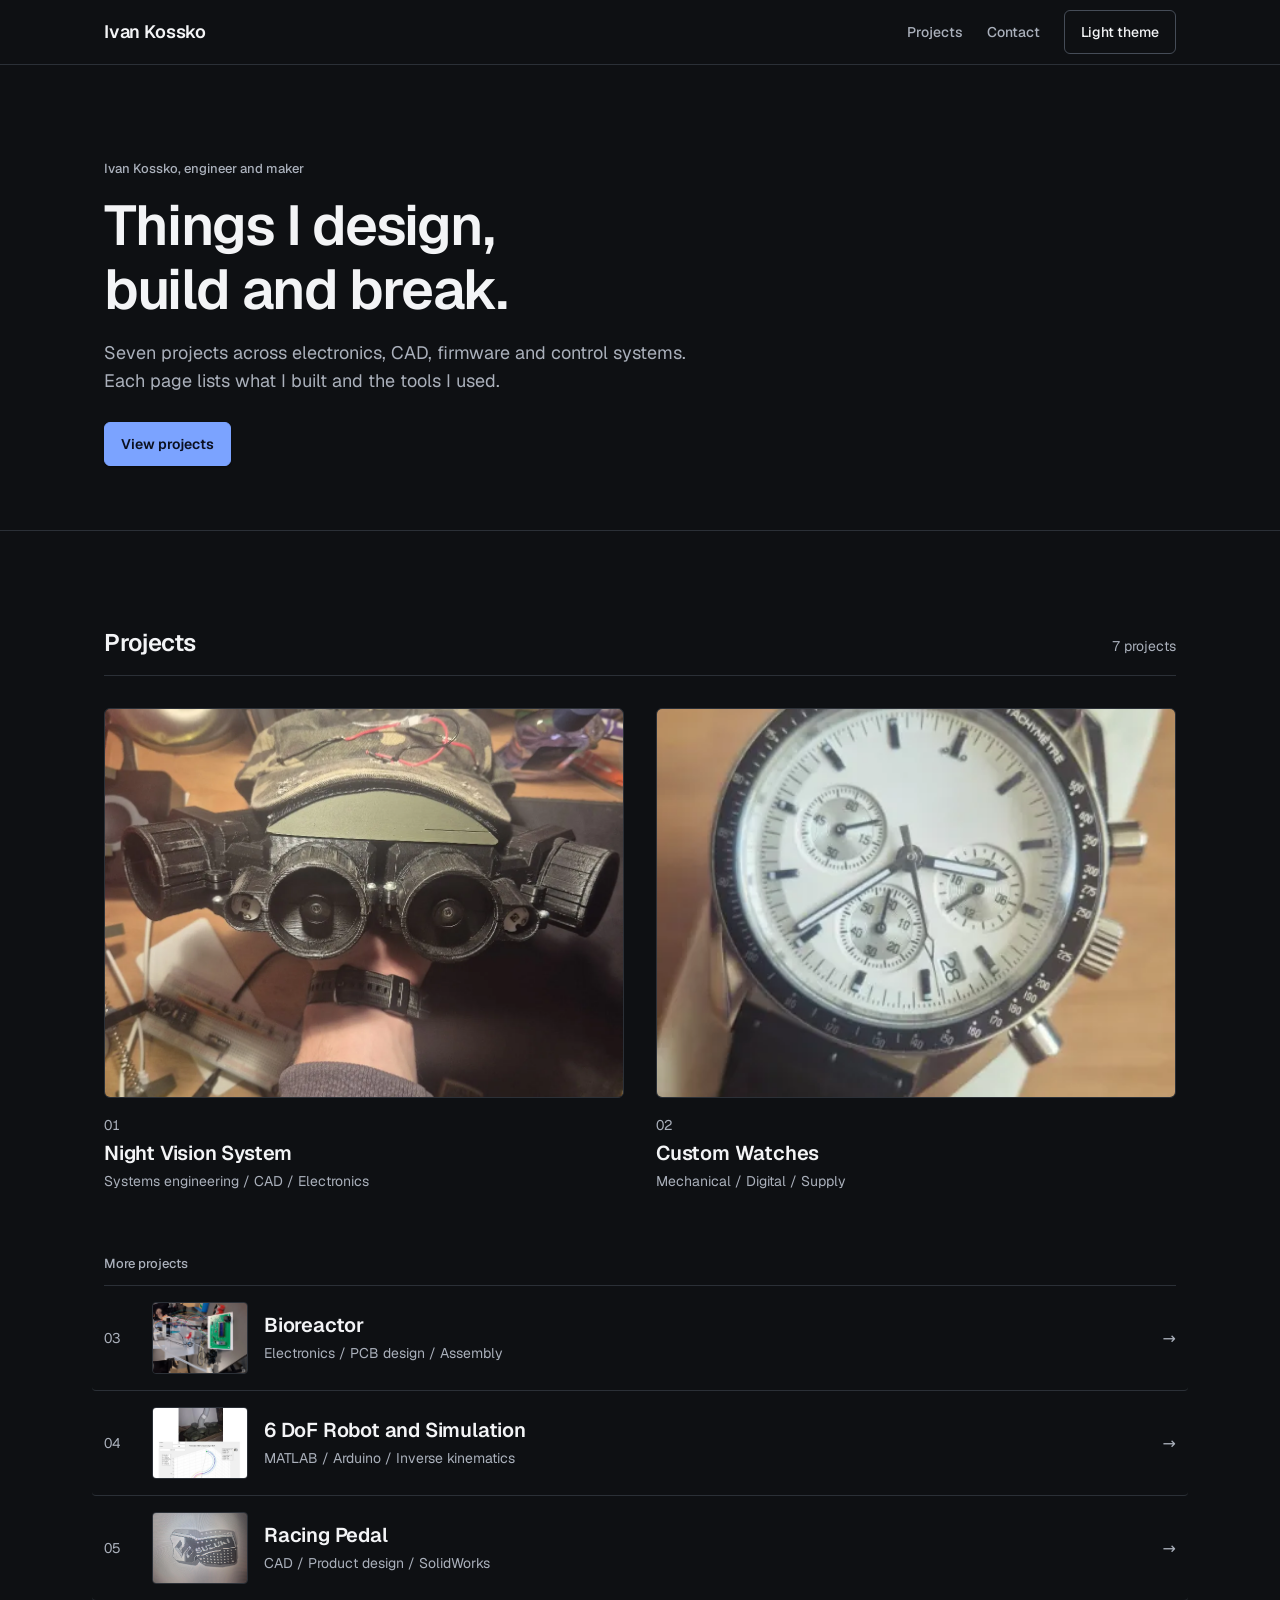
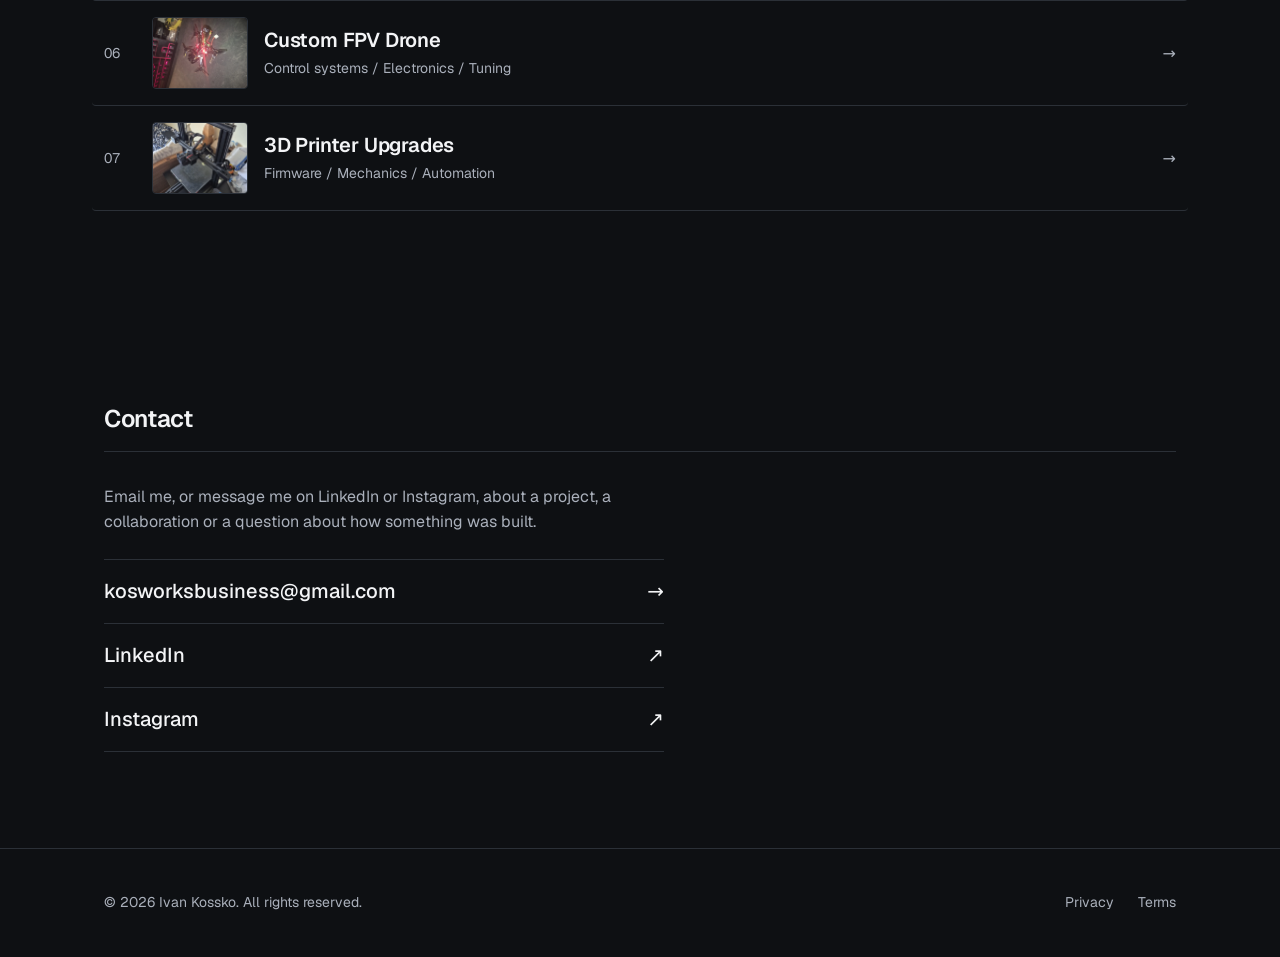
==== commit d4657d74: "Add accessible mobile menu and email contact link Co-Authored-By: Claude Sonnet 5.5 <noreply@anthrop" ====
--- a/index.html
+++ b/index.html
@@ -45,12 +45,12 @@
   <header class="site-header">
     <div class="wrap nav">
       <a class="brand" href="index.html#top" aria-label="Ivan Kossko, home">Ivan Kossko</a>
-      <nav aria-label="Primary">
+      <nav id="siteNav" aria-label="Primary">
         <a href="index.html#projects">Projects</a>
         <a href="index.html#contact">Contact</a>
       </nav>
       <div class="nav-tools">
-        
+        <button class="menu-btn" id="menuToggle" type="button" aria-expanded="false" aria-controls="siteNav" aria-label="Open menu" hidden>Menu</button>
         <button class="theme-btn" id="themeToggle" type="button">Light theme</button>
       </div>
     </div>
@@ -126,8 +126,9 @@
     <section id="contact">
       <div class="wrap">
         <div class="section-head"><h2>Contact</h2></div>
-        <p class="contact-lead">Message me on LinkedIn or Instagram about a project, a collaboration or a question about how something was built.</p>
+        <p class="contact-lead">Email me, or message me on LinkedIn or Instagram, about a project, a collaboration or a question about how something was built.</p>
         <ul class="contact-list" aria-label="Contact links">
+          <li><a class="contact-link" href="mailto:kosworksbusiness@gmail.com?subject=Portfolio%20enquiry"><span>kosworksbusiness@gmail.com</span><span aria-hidden="true">→</span><span class="visually-hidden">(opens your email app)</span></a></li>
           <li><a class="contact-link" href="https://www.linkedin.com/in/ivan-kossko-81816a32b" target="_blank" rel="noopener noreferrer"><span>LinkedIn</span><span aria-hidden="true">↗</span><span class="visually-hidden">(opens in a new tab)</span></a></li>
           <li><a class="contact-link" href="https://www.instagram.com/kos_works/" target="_blank" rel="noopener noreferrer"><span>Instagram</span><span aria-hidden="true">↗</span><span class="visually-hidden">(opens in a new tab)</span></a></li>
         </ul>
--- a/assets/style.css
+++ b/assets/style.css
@@ -102,6 +102,9 @@
 .nav nav a{font-size:var(--fs-small); font-weight:var(--fw-medium); color:var(--muted); text-decoration:none;
   min-height:var(--control); display:inline-flex; align-items:center; transition:color var(--t-fast) var(--ease)}
 .nav nav a:hover{color:var(--text)}
+.menu-btn{display:inline-flex; align-items:center; justify-content:center; min-height:var(--control); padding:0 var(--s-3); font:var(--fw-medium) var(--fs-small)/1 var(--font); color:var(--text); background:transparent; border:1px solid var(--border-strong); border-radius:var(--r-2); cursor:pointer}
+.menu-btn[hidden]{display:none}
+.menu-btn:hover{background:var(--surface-2); border-color:var(--text)}
 .nav-tools{display:flex; gap:var(--s-2); align-items:center}
 
 section{padding-block:var(--section)}
@@ -243,8 +246,14 @@
 @media (max-width:640px){
   :root{--gutter:var(--s-4); --section:var(--s-7)}
   .nav{gap:var(--s-3)}
+  .contact-link{font-size:var(--fs-lead); overflow-wrap:anywhere}
+  .nav{flex-wrap:wrap}
+  .nav-tools{margin-left:auto}
   .nav nav{gap:var(--s-1)}
   .nav nav a{padding-inline:var(--s-2)}
+  .js-nav .nav nav{display:none; order:3; flex-direction:column; width:100%; margin:0 0 var(--s-3); gap:0; border-top:1px solid var(--border)}
+  .js-nav.nav-open .nav nav{display:flex}
+  .js-nav .nav nav a{padding:0 var(--s-1); border-bottom:1px solid var(--border); font-size:var(--fs-body)}
   .theme-btn{padding-inline:var(--s-3)}
   .featured{grid-template-columns:1fr; gap:var(--s-5)}
   .row{grid-template-columns:80px 1fr auto; margin-inline:0; padding-inline:0}
@@ -261,4 +270,4 @@
   html{scroll-behavior:auto}
   *,*::before,*::after{transition-duration:.01ms!important; animation-duration:.01ms!important}
 }
-@media print{ .site-header,.theme-btn{display:none} body{background:#fff; color:#000} }
+@media print{ .site-header,.theme-btn,.menu-btn{display:none} body{background:#fff; color:#000} }
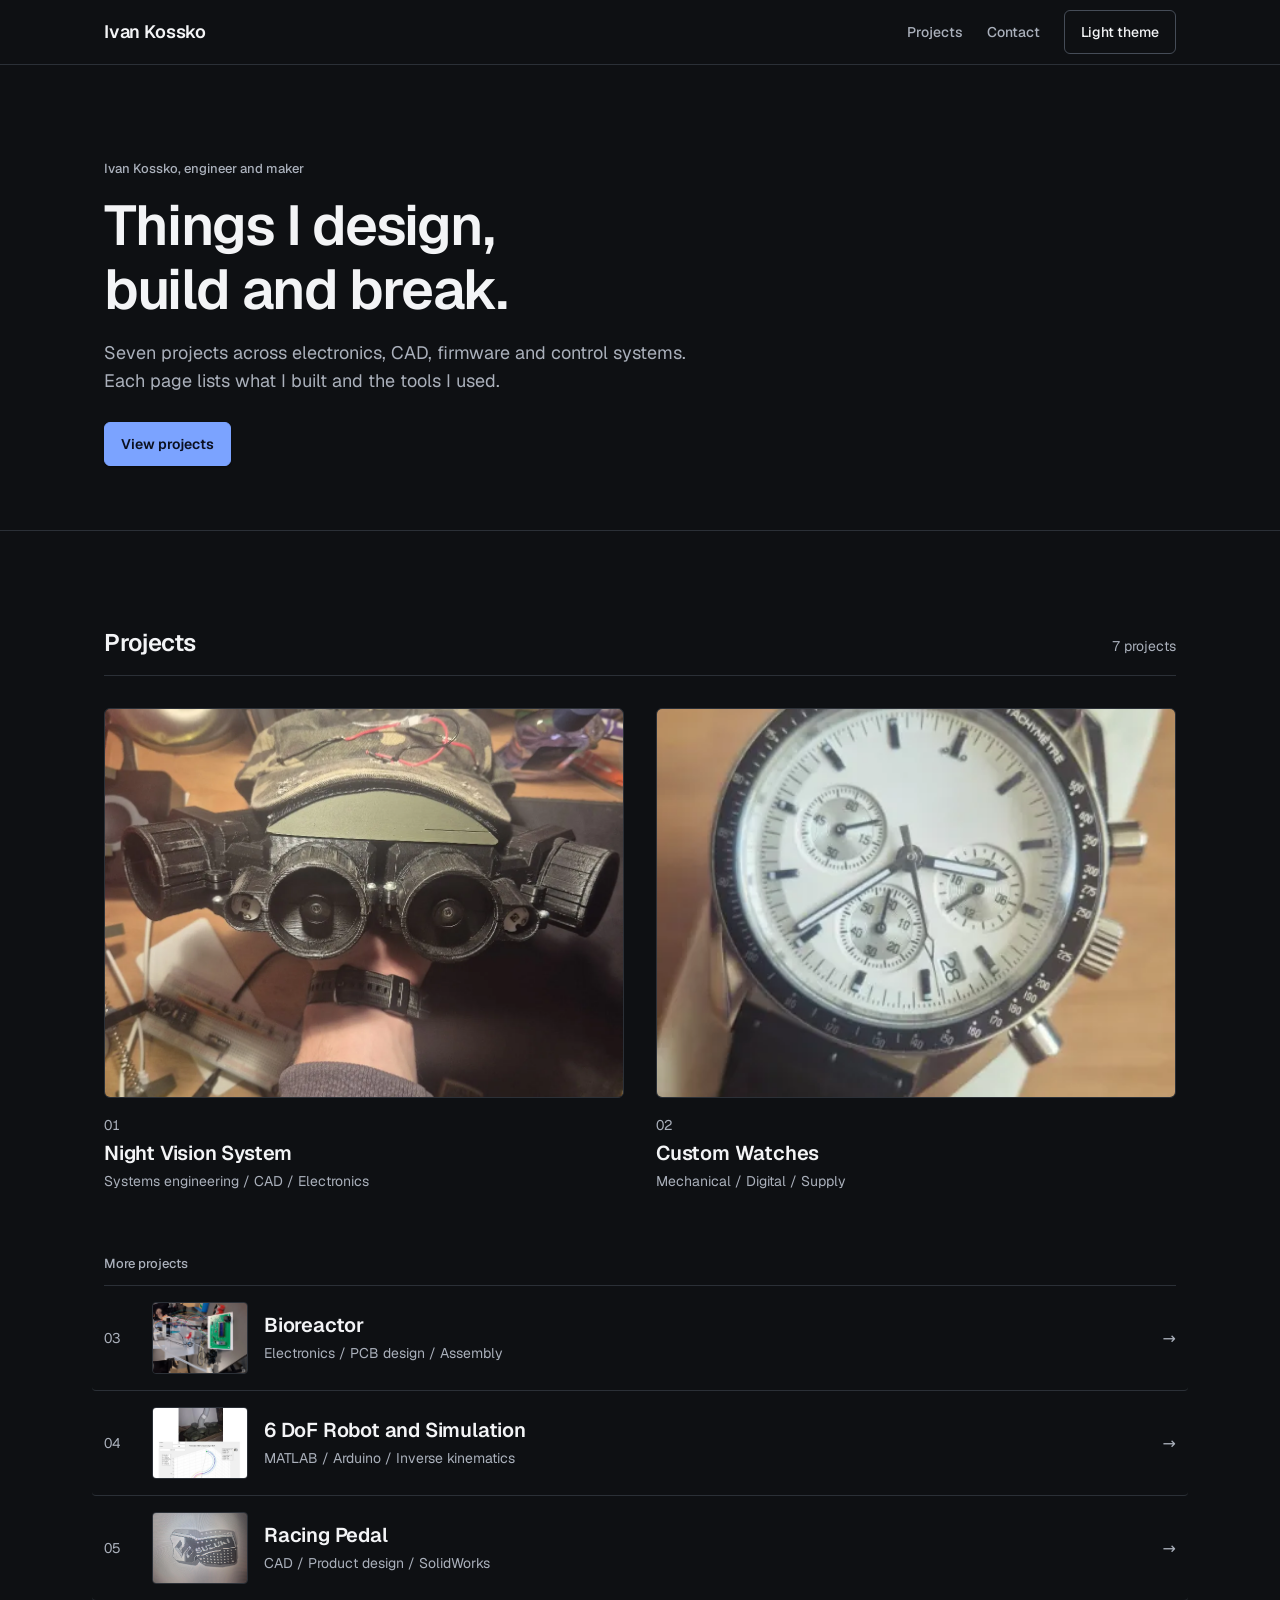
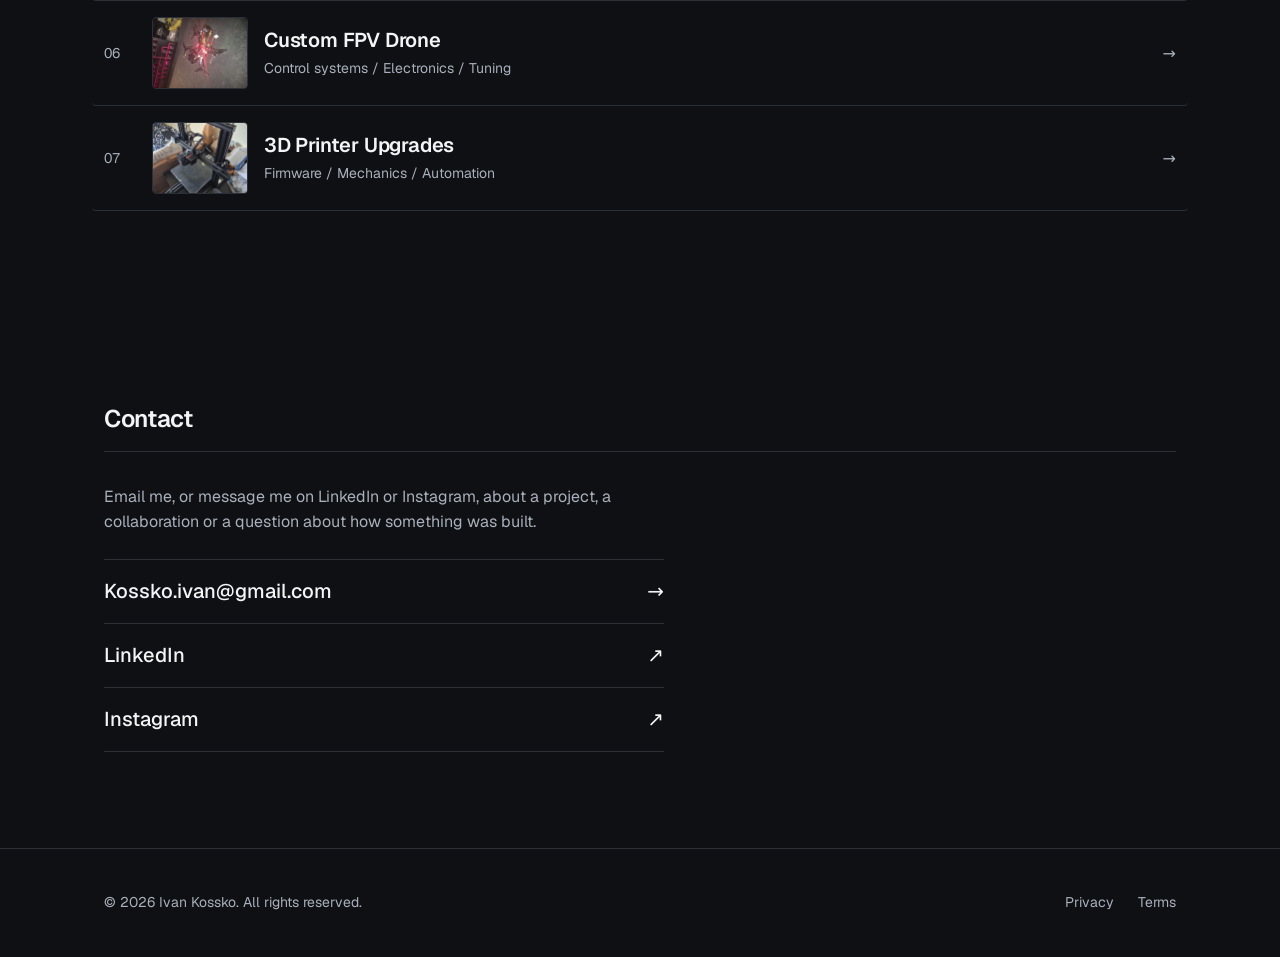
==== commit 51034245: "Update index.html" ====
--- a/index.html
+++ b/index.html
@@ -128,7 +128,7 @@
         <div class="section-head"><h2>Contact</h2></div>
         <p class="contact-lead">Email me, or message me on LinkedIn or Instagram, about a project, a collaboration or a question about how something was built.</p>
         <ul class="contact-list" aria-label="Contact links">
-          <li><a class="contact-link" href="mailto:kosworksbusiness@gmail.com?subject=Portfolio%20enquiry"><span>kosworksbusiness@gmail.com</span><span aria-hidden="true">→</span><span class="visually-hidden">(opens your email app)</span></a></li>
+          <li><a class="contact-link" href="mailto:kossko.ivan@gmail.com?subject=Portfolio%20enquiry"><span>Kossko.ivan@gmail.com</span><span aria-hidden="true">→</span><span class="visually-hidden">(opens your email app)</span></a></li>
           <li><a class="contact-link" href="https://www.linkedin.com/in/ivan-kossko-81816a32b" target="_blank" rel="noopener noreferrer"><span>LinkedIn</span><span aria-hidden="true">↗</span><span class="visually-hidden">(opens in a new tab)</span></a></li>
           <li><a class="contact-link" href="https://www.instagram.com/kos_works/" target="_blank" rel="noopener noreferrer"><span>Instagram</span><span aria-hidden="true">↗</span><span class="visually-hidden">(opens in a new tab)</span></a></li>
         </ul>
